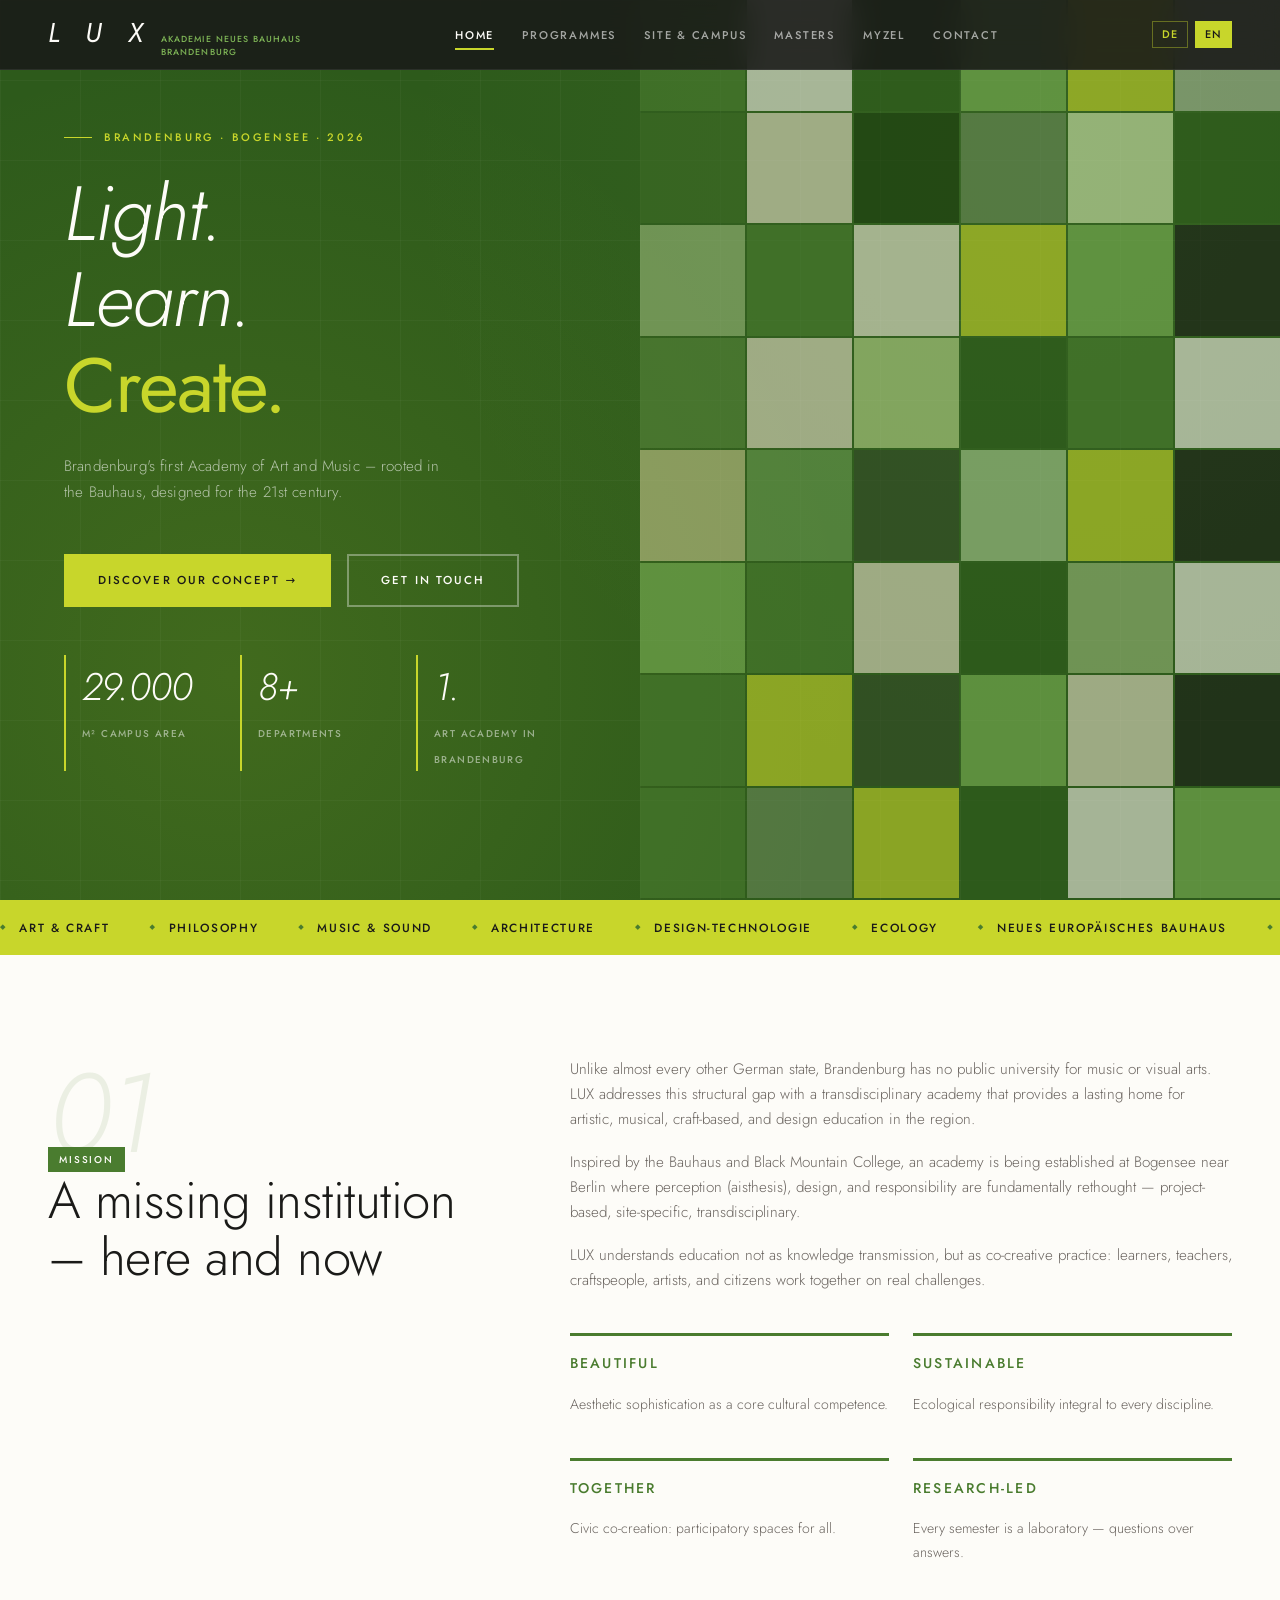
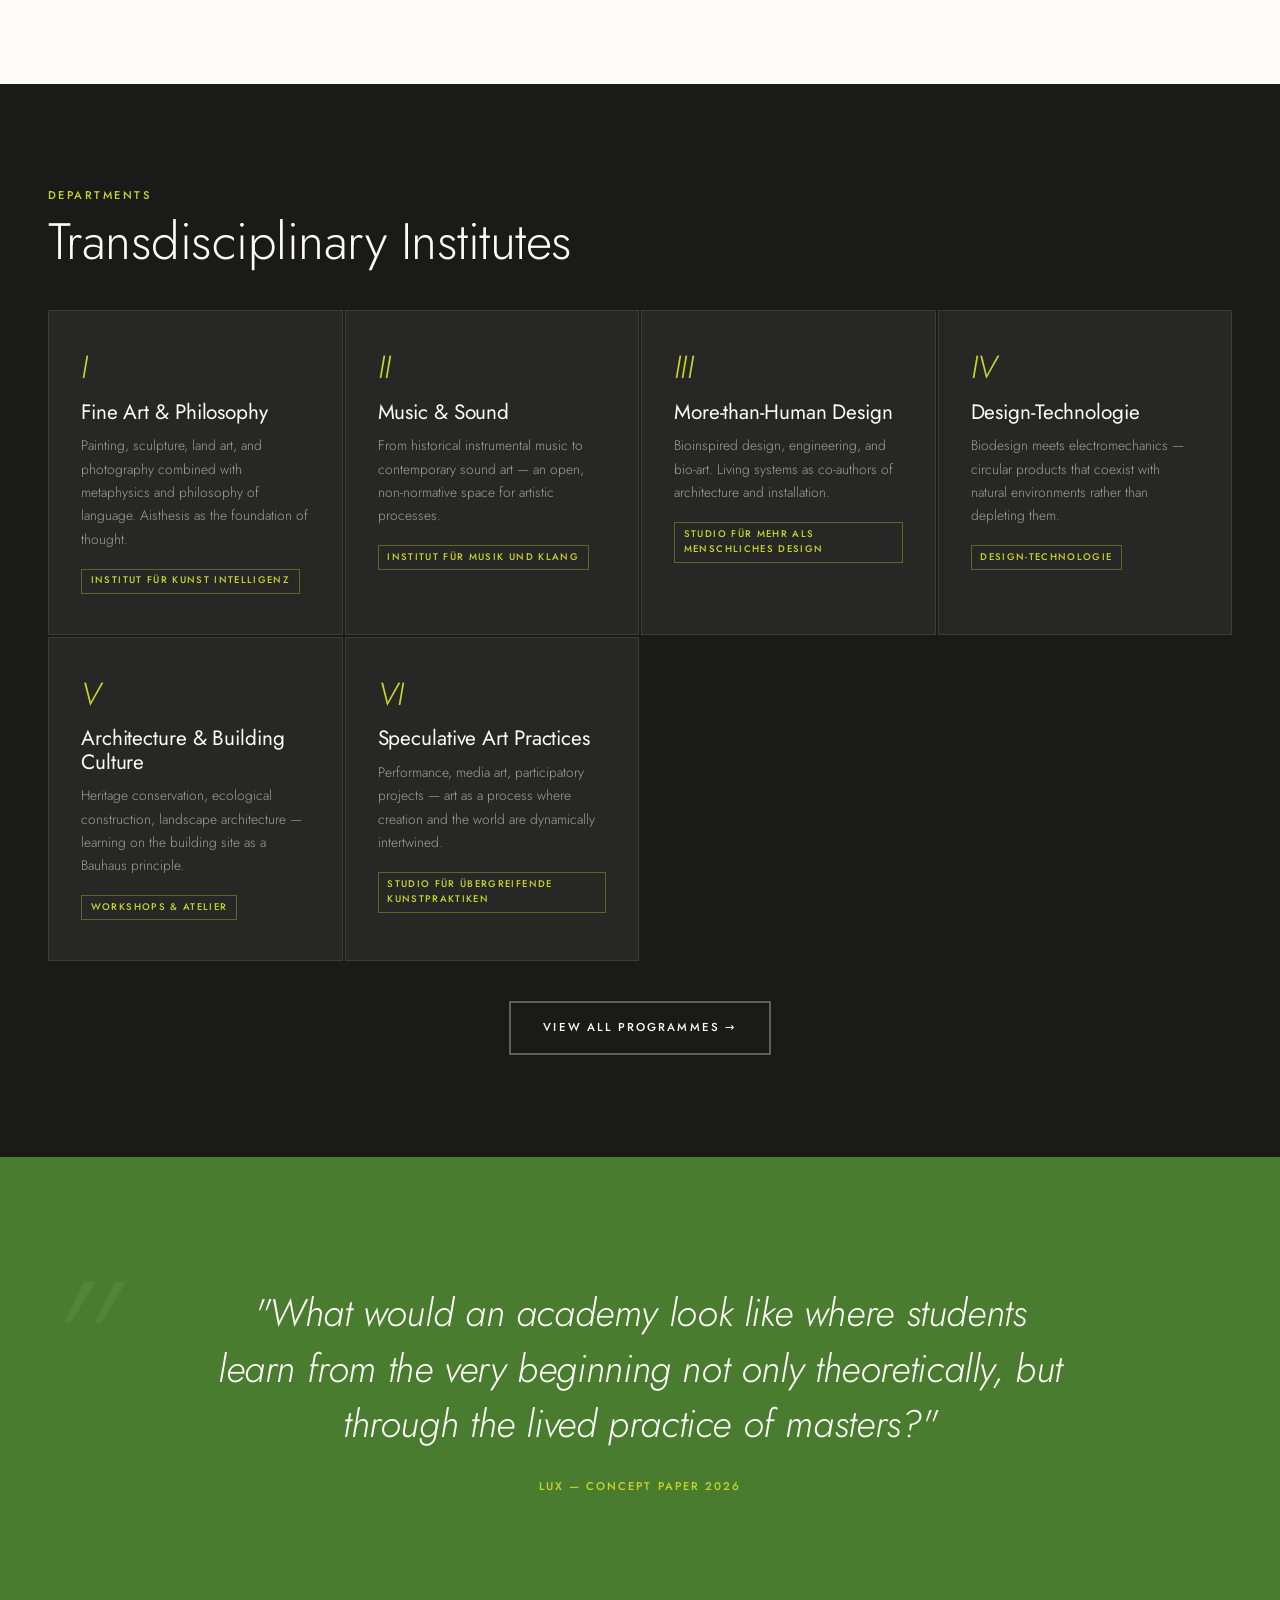
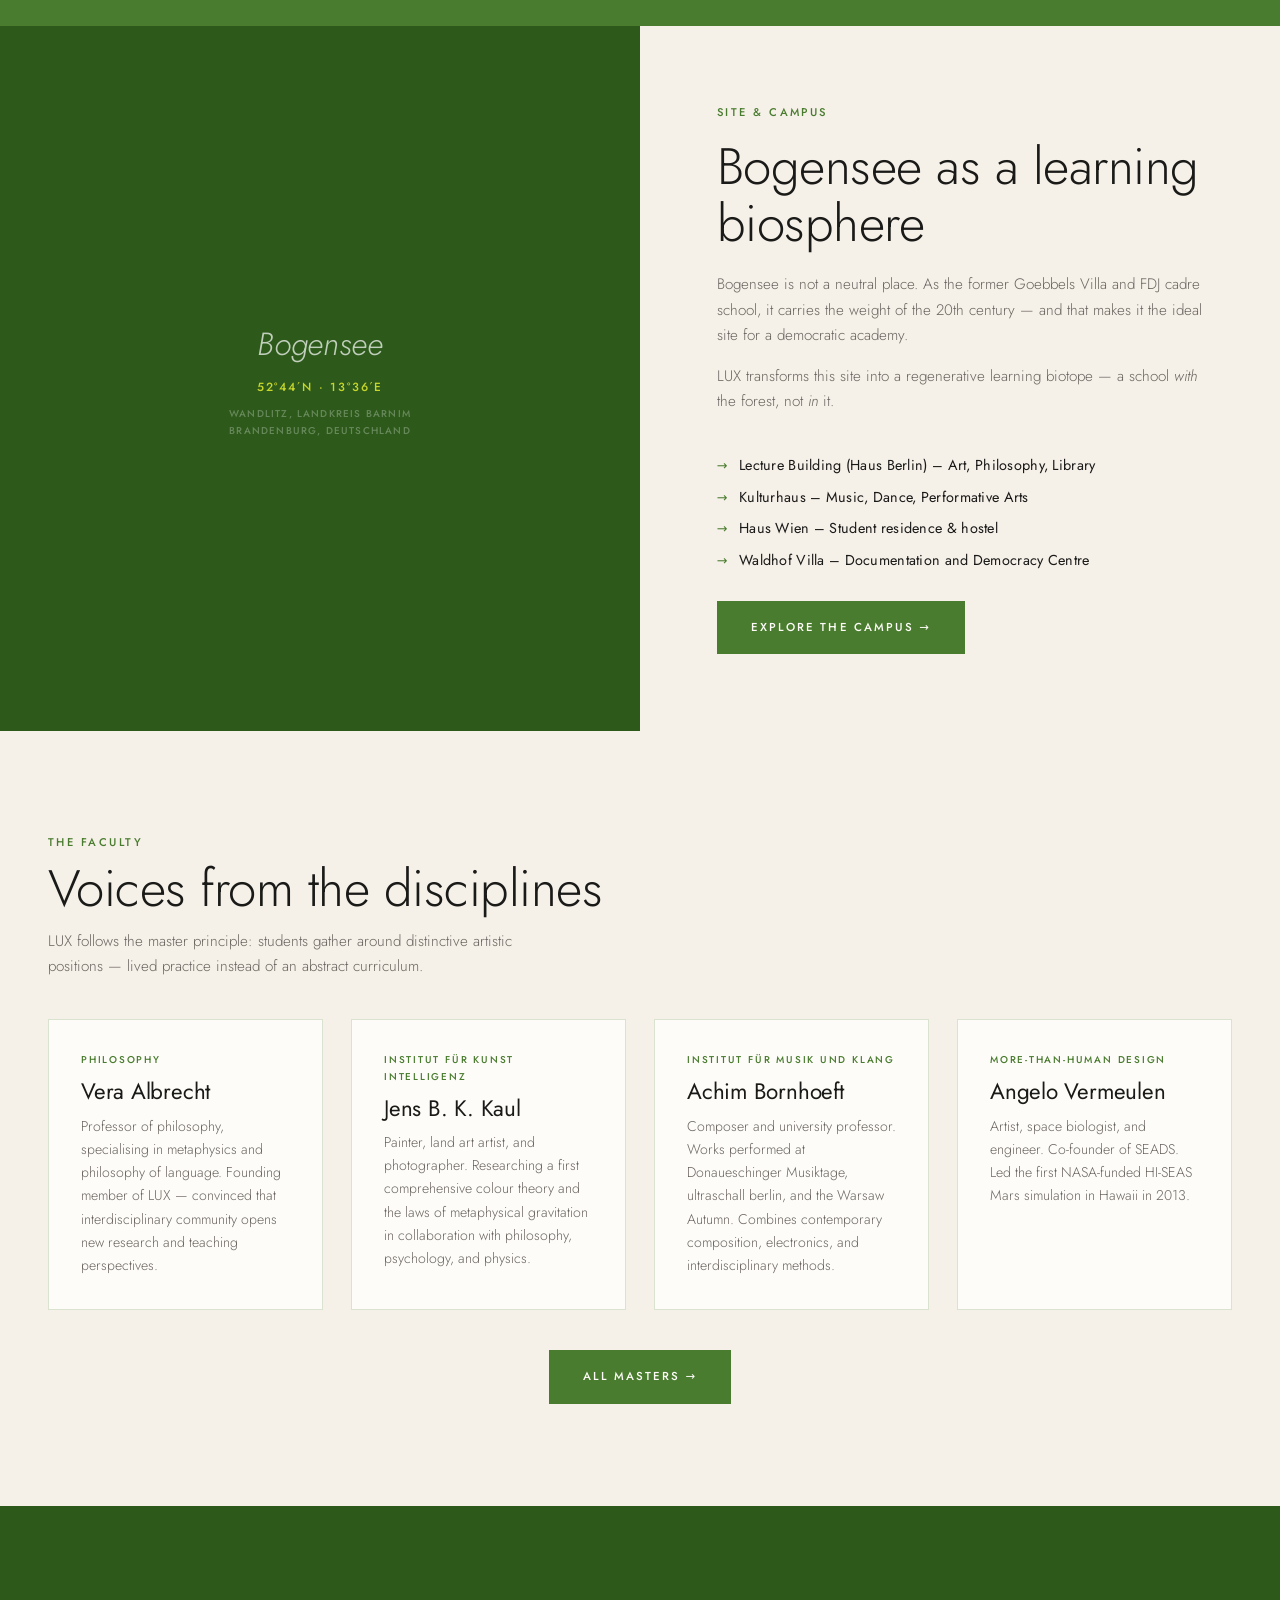
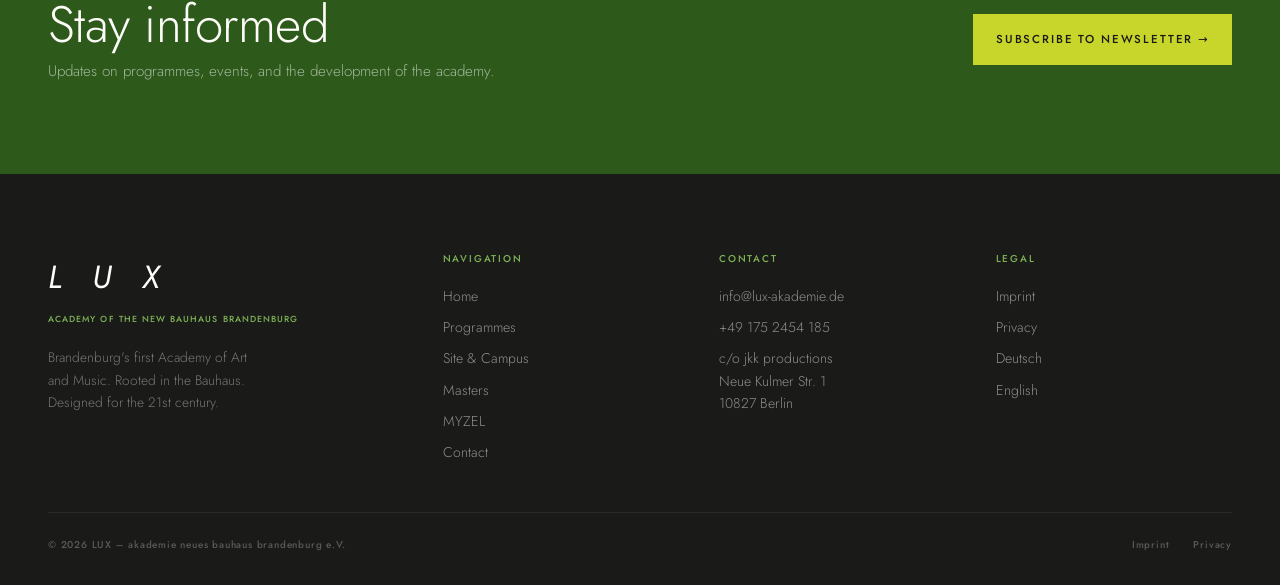
==== index.html @ bde1dc15 "Initial: LUX site Imported from a private working repo at: - mobile responsive refactor (100dvh, iOS" ====
<!DOCTYPE html>
<html lang="de">
<head>
  <meta charset="UTF-8">
  <meta name="viewport" content="width=device-width, initial-scale=1.0">
  <title>LUX – akademie neues bauhaus brandenburg</title>
  <meta name="description" content="LUX ist die erste Kunst- und Musikhochschule Brandenburgs. Eine transdisziplinäre Akademie für Kunst, Design, Musik, Architektur und Ökologie am Bogensee.">
  <meta name="author" content="LUX – akademie neues bauhaus brandenburg e.V.">
  <link rel="canonical" href="https://lux-akademie.de/">

  <!-- Open Graph -->
  <meta property="og:type" content="website">
  <meta property="og:title" content="LUX – akademie neues bauhaus brandenburg">
  <meta property="og:description" content="Brandenburgs erste Kunst- und Musikhochschule. Verwurzelt im Bauhaus, entworfen für das 21. Jahrhundert.">
  <meta property="og:url" content="https://lux-akademie.de/">
  <meta property="og:locale" content="de_DE">
  <meta property="og:locale:alternate" content="en_US">
  <meta property="og:image" content="https://lux-akademie.de/assets/img/og.jpg">
  <meta property="og:site_name" content="LUX Akademie">

  <!-- Twitter -->
  <meta name="twitter:card" content="summary_large_image">
  <meta name="twitter:title" content="LUX – akademie neues bauhaus brandenburg">
  <meta name="twitter:description" content="Brandenburgs erste Kunst- und Musikhochschule. Verwurzelt im Bauhaus, entworfen für das 21. Jahrhundert.">
  <meta name="twitter:image" content="https://lux-akademie.de/assets/img/og.jpg">

  <!-- Theme + favicons -->
  <meta name="theme-color" content="#2D5A1B">
  <link rel="icon" type="image/svg+xml" href="assets/img/favicon.svg">

  <!-- Fonts: Jost (Futura-alike, OFL via Google Fonts) -->
  <link rel="preconnect" href="https://fonts.googleapis.com">
  <link rel="preconnect" href="https://fonts.gstatic.com" crossorigin>
  <link href="https://fonts.googleapis.com/css2?family=Jost:ital,wght@0,300;0,400;0,500;0,600;1,300;1,400&display=swap" rel="stylesheet">

  <link rel="stylesheet" href="assets/css/main.css">
</head>
<body data-page="home">

<!-- ── NAV ─────────────────────────────────────────────── -->
<nav class="nav" role="navigation" aria-label="Hauptnavigation">
  <a class="nav__logo" href="index.html" aria-label="LUX Startseite">
    <span class="nav__lux">L U X</span>
    <span class="nav__sub">akademie neues bauhaus<br>brandenburg</span>
  </a>

  <ul class="nav__links" role="list">
    <li><a href="index.html" data-nav="home"><span data-de>Start</span><span data-en>Home</span></a></li>
    <li><a href="programme.html" data-nav="programme"><span data-de>Programme</span><span data-en>Programmes</span></a></li>
    <li><a href="ort.html" data-nav="ort"><span data-de>Ort &amp; Campus</span><span data-en>Site &amp; Campus</span></a></li>
    <li><a href="meister.html" data-nav="meister"><span data-de>Meister</span><span data-en>Masters</span></a></li>
    <li><a href="myzel.html" data-nav="myzel">MYZEL</a></li>
    <li><a href="kontakt.html" data-nav="kontakt"><span data-de>Kontakt</span><span data-en>Contact</span></a></li>
  </ul>

  <div class="nav__lang">
    <a href="#" data-lang-btn="de" class="active">DE</a>
    <a href="#" data-lang-btn="en">EN</a>
  </div>

  <button class="nav__burger" aria-label="Menü öffnen">
    <span></span><span></span><span></span>
  </button>
</nav>

<div class="mob-menu" role="dialog" aria-label="Mobile Menü">
  <button class="mob-close" aria-label="Menü schließen">✕</button>
  <a href="index.html"><span data-de>Start</span><span data-en>Home</span></a>
  <a href="programme.html"><span data-de>Programme</span><span data-en>Programmes</span></a>
  <a href="ort.html"><span data-de>Ort &amp; Campus</span><span data-en>Site &amp; Campus</span></a>
  <a href="meister.html"><span data-de>Meister</span><span data-en>Masters</span></a>
  <a href="myzel.html">MYZEL</a>
  <a href="kontakt.html"><span data-de>Kontakt</span><span data-en>Contact</span></a>
  <div class="mob-menu__lang">
    <a href="#" data-lang-btn="de">DE</a>
    <a href="#" data-lang-btn="en">EN</a>
  </div>
</div>

<!-- ── HERO ────────────────────────────────────────────── -->
<section class="hero">
  <div class="hero__glow" aria-hidden="true"></div>
  <div class="hero__grid-bg" aria-hidden="true"></div>

  <div class="hero__content">
    <p class="hero__eyebrow">Brandenburg · Bogensee · 2026</p>
    <h1 class="hero__title">
      <span data-de>Licht.<br>Lernen.<br><em>Gestalten.</em></span>
      <span data-en>Light.<br>Learn.<br><em>Create.</em></span>
    </h1>
    <p class="hero__subtitle">
      <span data-de>Die erste Kunst- und Musikhochschule Brandenburgs – verwurzelt im Bauhaus, entworfen für das 21. Jahrhundert.</span>
      <span data-en>Brandenburg's first Academy of Art and Music – rooted in the Bauhaus, designed for the 21st century.</span>
    </p>
    <div class="hero__cta">
      <a href="programme.html" class="btn btn--primary">
        <span data-de>Konzept entdecken →</span>
        <span data-en>Discover our concept →</span>
      </a>
      <a href="kontakt.html" class="btn btn--outline">
        <span data-de>Kontakt aufnehmen</span>
        <span data-en>Get in touch</span>
      </a>
    </div>

    <div class="hero__stats">
      <div class="stat">
        <span class="stat__num">29.000</span>
        <span class="stat__lbl"><span data-de>m² Campusfläche</span><span data-en>m² campus area</span></span>
      </div>
      <div class="stat">
        <span class="stat__num">8+</span>
        <span class="stat__lbl"><span data-de>Fachbereiche</span><span data-en>departments</span></span>
      </div>
      <div class="stat">
        <span class="stat__num">1.</span>
        <span class="stat__lbl"><span data-de>Kunsthochschule Brandenburgs</span><span data-en>Art Academy in Brandenburg</span></span>
      </div>
    </div>
  </div>

  <div class="hero__visual" aria-hidden="true">
    <div class="hero__swatches">
      <div class="swatch" style="--c:#4a7c2f;--d:.05s"></div>
      <div class="swatch" style="--c:#f5f0e8;--d:.10s"></div>
      <div class="swatch" style="--c:#2d5a1b;--d:.15s"></div>
      <div class="swatch" style="--c:#7db356;--d:.08s"></div>
      <div class="swatch" style="--c:#c8d62b;--d:.20s"></div>
      <div class="swatch" style="--c:#a8b89a;--d:.25s"></div>
      <div class="swatch" style="--c:#3d6b25;--d:.30s"></div>
      <div class="swatch" style="--c:#e8dfc8;--d:.10s"></div>
      <div class="swatch" style="--c:#1a3a0d;--d:.35s"></div>
      <div class="swatch" style="--c:#6b8a5a;--d:.12s"></div>
      <div class="swatch" style="--c:#d4e8b0;--d:.18s"></div>
      <div class="swatch" style="--c:#2d5a1b;--d:.40s"></div>
      <div class="swatch" style="--c:#9ab87a;--d:.22s"></div>
      <div class="swatch" style="--c:#4a7c2f;--d:.28s"></div>
      <div class="swatch" style="--c:#f0ead8;--d:.32s"></div>
      <div class="swatch" style="--c:#c8d62b;--d:.05s"></div>
      <div class="swatch" style="--c:#7db356;--d:.38s"></div>
      <div class="swatch" style="--c:#1a1a18;--d:.42s"></div>
      <div class="swatch" style="--c:#56843a;--d:.48s"></div>
      <div class="swatch" style="--c:#e8dfc8;--d:.10s"></div>
      <div class="swatch" style="--c:#b8d48a;--d:.14s"></div>
      <div class="swatch" style="--c:#2d5a1b;--d:.52s"></div>
      <div class="swatch" style="--c:#4a7c2f;--d:.18s"></div>
      <div class="swatch" style="--c:#f5f0e8;--d:.58s"></div>
      <div class="swatch" style="--c:#c4c48a;--d:.22s"></div>
      <div class="swatch" style="--c:#6a9a50;--d:.28s"></div>
      <div class="swatch" style="--c:#344a28;--d:.62s"></div>
      <div class="swatch" style="--c:#a8c890;--d:.32s"></div>
      <div class="swatch" style="--c:#c8d62b;--d:.38s"></div>
      <div class="swatch" style="--c:#1a1a18;--d:.68s"></div>
      <div class="swatch" style="--c:#7db356;--d:.42s"></div>
      <div class="swatch" style="--c:#4a7c2f;--d:.48s"></div>
      <div class="swatch" style="--c:#e8dfc8;--d:.72s"></div>
      <div class="swatch" style="--c:#2d5a1b;--d:.52s"></div>
      <div class="swatch" style="--c:#9ab87a;--d:.58s"></div>
      <div class="swatch" style="--c:#f5f0e8;--d:.78s"></div>
      <div class="swatch" style="--c:#4a7c2f;--d:.62s"></div>
      <div class="swatch" style="--c:#c8d62b;--d:.68s"></div>
      <div class="swatch" style="--c:#344a28;--d:.82s"></div>
      <div class="swatch" style="--c:#7db356;--d:.72s"></div>
      <div class="swatch" style="--c:#e8dfc8;--d:.78s"></div>
      <div class="swatch" style="--c:#1a1a18;--d:.88s"></div>
      <div class="swatch" style="--c:#4a7c2f;--d:.82s"></div>
      <div class="swatch" style="--c:#6b8a5a;--d:.88s"></div>
      <div class="swatch" style="--c:#c8d62b;--d:.92s"></div>
      <div class="swatch" style="--c:#2d5a1b;--d:.96s"></div>
      <div class="swatch" style="--c:#f5f0e8;--d:1.0s"></div>
      <div class="swatch" style="--c:#7db356;--d:.92s"></div>
      <div class="swatch" style="--c:#4a7c2f;--d:1.05s"></div>
    </div>
  </div>
</section>

<!-- ── TICKER ──────────────────────────────────────────── -->
<div class="ticker" aria-hidden="true">
  <div class="ticker__inner">
    <span class="ticker__item"><span data-de>Kunst &amp; Handwerk</span><span data-en>Art &amp; Craft</span></span>
    <span class="ticker__item"><span data-de>Philosophie</span><span data-en>Philosophy</span></span>
    <span class="ticker__item"><span data-de>Musik &amp; Klang</span><span data-en>Music &amp; Sound</span></span>
    <span class="ticker__item"><span data-de>Architektur</span><span data-en>Architecture</span></span>
    <span class="ticker__item">Design-Technologie</span>
    <span class="ticker__item"><span data-de>Ökologie</span><span data-en>Ecology</span></span>
    <span class="ticker__item">Neues Europäisches Bauhaus</span>
    <span class="ticker__item">Bogensee · Brandenburg</span>
    <span class="ticker__item"><span data-de>Kunst &amp; Handwerk</span><span data-en>Art &amp; Craft</span></span>
    <span class="ticker__item"><span data-de>Philosophie</span><span data-en>Philosophy</span></span>
    <span class="ticker__item"><span data-de>Musik &amp; Klang</span><span data-en>Music &amp; Sound</span></span>
    <span class="ticker__item"><span data-de>Architektur</span><span data-en>Architecture</span></span>
    <span class="ticker__item">Design-Technologie</span>
    <span class="ticker__item"><span data-de>Ökologie</span><span data-en>Ecology</span></span>
    <span class="ticker__item">Neues Europäisches Bauhaus</span>
    <span class="ticker__item">Bogensee · Brandenburg</span>
  </div>
</div>

<!-- ── MISSION ─────────────────────────────────────────── -->
<section class="section">
  <div class="container">
    <div class="mission reveal">
      <div class="mission__side">
        <div class="mission__num" aria-hidden="true">01</div>
        <span class="mission__tag" data-de>Mission</span>
        <span class="mission__tag" data-en>Mission</span>
        <h2 data-de>Ein fehlender Ort – hier und jetzt</h2>
        <h2 data-en>A missing institution – here and now</h2>
      </div>
      <div class="mission__body">
        <p data-de>Brandenburg ist bislang das einzige große Bundesland ohne eigene öffentliche Hochschule für Bildende Kunst oder Musik. LUX antwortet auf diese strukturelle Leerstelle mit dem Entwurf einer transdisziplinären Akademie, die künstlerische, musikalische, handwerkliche und gestalterische Ausbildung langfristig im Land verankert.</p>
        <p data-en>Unlike almost every other German state, Brandenburg has no public university for music or visual arts. LUX addresses this structural gap with a transdisciplinary academy that provides a lasting home for artistic, musical, craft-based, and design education in the region.</p>
        <p data-de>Inspiriert vom Bauhaus und dem Black Mountain College entsteht am Bogensee bei Berlin eine Hochschule, in der Wahrnehmung (Aisthesis), Gestaltung und Verantwortung neu zusammengedacht werden – projektbasiert, ortsbezogen, transdisziplinär.</p>
        <p data-en>Inspired by the Bauhaus and Black Mountain College, an academy is being established at Bogensee near Berlin where perception (aisthesis), design, and responsibility are fundamentally rethought — project-based, site-specific, transdisciplinary.</p>
        <p data-de>LUX versteht Bildung nicht als reine Wissensvermittlung, sondern als ko-kreative Praxis: Lernende, Lehrende, Handwerker, Künstlerinnen und Bürger arbeiten gemeinsam an realen Herausforderungen.</p>
        <p data-en>LUX understands education not as knowledge transmission, but as co-creative practice: learners, teachers, craftspeople, artists, and citizens work together on real challenges.</p>

        <div class="pillars">
          <div class="pillar">
            <p class="pillar__title" data-de>Schön</p>
            <p class="pillar__title" data-en>Beautiful</p>
            <p data-de>Ästhetisch anspruchsvolle Gestaltung als kulturelle Schlüsselkompetenz.</p>
            <p data-en>Aesthetic sophistication as a core cultural competence.</p>
          </div>
          <div class="pillar">
            <p class="pillar__title" data-de>Nachhaltig</p>
            <p class="pillar__title" data-en>Sustainable</p>
            <p data-de>Ökologische Verantwortung als integraler Bestandteil jeder Disziplin.</p>
            <p data-en>Ecological responsibility integral to every discipline.</p>
          </div>
          <div class="pillar">
            <p class="pillar__title" data-de>Gemeinsam</p>
            <p class="pillar__title" data-en>Together</p>
            <p data-de>Civic Co-Creation: partizipative Räume für alle Beteiligten.</p>
            <p data-en>Civic co-creation: participatory spaces for all.</p>
          </div>
          <div class="pillar">
            <p class="pillar__title" data-de>Forschend</p>
            <p class="pillar__title" data-en>Research-led</p>
            <p data-de>Jedes Semester ist ein Labor – Fragen statt Antworten im Zentrum.</p>
            <p data-en>Every semester is a laboratory — questions over answers.</p>
          </div>
        </div>
      </div>
    </div>
  </div>
</section>

<!-- ── PROGRAMMES TEASER ───────────────────────────────── -->
<section class="section section--dark">
  <div class="container">
    <p class="label" style="color:var(--yellow)" data-de>Fachbereiche</p>
    <p class="label" style="color:var(--yellow)" data-en>Departments</p>
    <h2 style="color:var(--white);margin-top:.5rem;margin-bottom:0" data-de>Transdisziplinäre Institute</h2>
    <h2 style="color:var(--white);margin-top:.5rem;margin-bottom:0" data-en>Transdisciplinary Institutes</h2>

    <div class="prog-grid">
      <article class="prog-card">
        <span class="prog-card__num">I</span>
        <h3 class="prog-card__title" data-de>Bildende Kunst &amp; Philosophie</h3>
        <h3 class="prog-card__title" data-en>Fine Art &amp; Philosophy</h3>
        <p class="prog-card__desc" data-de>Malerei, Plastik, LandArt und Fotografie verbinden sich mit Metaphysik und Sprachphilosophie. Aisthesis als Fundament des Denkens.</p>
        <p class="prog-card__desc" data-en>Painting, sculpture, land art, and photography combined with metaphysics and philosophy of language. Aisthesis as the foundation of thought.</p>
        <span class="prog-card__tag">Institut für Kunst Intelligenz</span>
      </article>
      <article class="prog-card">
        <span class="prog-card__num">II</span>
        <h3 class="prog-card__title" data-de>Musik &amp; Klang</h3>
        <h3 class="prog-card__title" data-en>Music &amp; Sound</h3>
        <p class="prog-card__desc" data-de>Von historischer Instrumentalmusik zu zeitgenössischer Klangkunst – ein offener, nicht-normativer Raum für künstlerische Prozesse.</p>
        <p class="prog-card__desc" data-en>From historical instrumental music to contemporary sound art — an open, non-normative space for artistic processes.</p>
        <span class="prog-card__tag">Institut für Musik und Klang</span>
      </article>
      <article class="prog-card">
        <span class="prog-card__num">III</span>
        <h3 class="prog-card__title" data-de>Mehr als menschliches Design</h3>
        <h3 class="prog-card__title" data-en>More-than-Human Design</h3>
        <p class="prog-card__desc" data-de>Bioinspiriertes Design, Ingenieurwesen und Bio-Kunst. Lebende Systeme als Ko-Autoren von Architektur und Installation.</p>
        <p class="prog-card__desc" data-en>Bioinspired design, engineering, and bio-art. Living systems as co-authors of architecture and installation.</p>
        <span class="prog-card__tag">Studio für mehr als menschliches Design</span>
      </article>
      <article class="prog-card">
        <span class="prog-card__num">IV</span>
        <h3 class="prog-card__title">Design-Technologie</h3>
        <p class="prog-card__desc" data-de>Biodesign trifft Elektromechanik – kreislauffähige Produkte, die mit natürlichen Umgebungen koexistieren statt sie zu verbrauchen.</p>
        <p class="prog-card__desc" data-en>Biodesign meets electromechanics — circular products that coexist with natural environments rather than depleting them.</p>
        <span class="prog-card__tag">Design-Technologie</span>
      </article>
      <article class="prog-card">
        <span class="prog-card__num">V</span>
        <h3 class="prog-card__title" data-de>Architektur &amp; Baukultur</h3>
        <h3 class="prog-card__title" data-en>Architecture &amp; Building Culture</h3>
        <p class="prog-card__desc" data-de>Denkmalpflege, ökologisches Bauen, Landschaftsarchitektur – Lernen auf der Baustelle als Bauhaus-Prinzip.</p>
        <p class="prog-card__desc" data-en>Heritage conservation, ecological construction, landscape architecture — learning on the building site as a Bauhaus principle.</p>
        <span class="prog-card__tag"><span data-de>Werkstätten &amp; Atelier</span><span data-en>Workshops &amp; Atelier</span></span>
      </article>
      <article class="prog-card">
        <span class="prog-card__num">VI</span>
        <h3 class="prog-card__title" data-de>Spekulative Kunstpraktiken</h3>
        <h3 class="prog-card__title" data-en>Speculative Art Practices</h3>
        <p class="prog-card__desc" data-de>Performance, Medienkunst, partizipative Projekte – Kunst als Prozess, in dem Schöpfung und Außenwelt dynamisch verflochten sind.</p>
        <p class="prog-card__desc" data-en>Performance, media art, participatory projects — art as a process where creation and the world are dynamically intertwined.</p>
        <span class="prog-card__tag">Studio für übergreifende Kunstpraktiken</span>
      </article>
    </div>

    <div style="margin-top:2.5rem;text-align:center">
      <a href="programme.html" class="btn btn--outline" style="border-color:rgba(255,255,255,0.3)">
        <span data-de>Alle Programme ansehen →</span>
        <span data-en>View all programmes →</span>
      </a>
    </div>
  </div>
</section>

<!-- ── QUOTE ───────────────────────────────────────────── -->
<section class="section--green">
  <div class="quote">
    <span class="quote__mark" aria-hidden="true">„</span>
    <blockquote data-de>„Wie könnte eine Akademie aussehen, in der Studierende von Anfang an nicht nur theoretisch, sondern in der gelebten Praxis von Meisterinnen lernen?"</blockquote>
    <blockquote data-en>"What would an academy look like where students learn from the very beginning not only theoretically, but through the lived practice of masters?"</blockquote>
    <cite><span data-de>LUX – Konzeptpapier 2026</span><span data-en>LUX — Concept Paper 2026</span></cite>
  </div>
</section>

<!-- ── PLACE TEASER ────────────────────────────────────── -->
<section>
  <div class="place">
    <div class="place__map" role="img" aria-label="Bogensee location placeholder">
      <div class="place__map-inner">
        <p class="place__map-title">Bogensee</p>
        <p class="place__coords">52°44′N · 13°36′E</p>
        <p class="place__coords-sub">Wandlitz, Landkreis Barnim<br>Brandenburg, Deutschland</p>
      </div>
    </div>
    <div class="place__content">
      <p class="label" data-de>Ort &amp; Campus</p>
      <p class="label" data-en>Site &amp; Campus</p>
      <h2 data-de>Der Bogensee als Lernbiotop</h2>
      <h2 data-en>Bogensee as a learning biosphere</h2>
      <p data-de>Der Bogensee ist kein neutraler Ort. Als ehemalige Goebbels-Villa und FDJ-Kaderschule trägt er die Last des 20. Jahrhunderts – und genau das macht ihn zum prädestinierten Lernort für eine demokratische Hochschule.</p>
      <p data-en>Bogensee is not a neutral place. As the former Goebbels Villa and FDJ cadre school, it carries the weight of the 20th century — and that makes it the ideal site for a democratic academy.</p>
      <p data-de>LUX verwandelt dieses Areal in ein regeneratives Lernbiotop – eine Schule <em>mit</em> dem Wald, nicht <em>im</em> Wald.</p>
      <p data-en>LUX transforms this site into a regenerative learning biotope — a school <em>with</em> the forest, not <em>in</em> it.</p>
      <ul class="building-list">
        <li><span data-de>Lektionsgebäude (Haus Berlin) – Kunst, Philosophie, Bibliothek</span><span data-en>Lecture Building (Haus Berlin) – Art, Philosophy, Library</span></li>
        <li><span data-de>Kulturhaus – Musik, Tanz, Performative Künste</span><span data-en>Kulturhaus – Music, Dance, Performative Arts</span></li>
        <li><span data-de>Haus Wien – Studierendenwohnheim &amp; Hostel</span><span data-en>Haus Wien – Student residence &amp; hostel</span></li>
        <li><span data-de>Waldhof Villa – Dokumentations- und Demokratiezentrum</span><span data-en>Waldhof Villa – Documentation and Democracy Centre</span></li>
      </ul>
      <div style="margin-top:1.75rem">
        <a href="ort.html" class="btn btn--green">
          <span data-de>Campus entdecken →</span>
          <span data-en>Explore the campus →</span>
        </a>
      </div>
    </div>
  </div>
</section>

<!-- ── MASTERS TEASER ──────────────────────────────────── -->
<section class="section section--cream">
  <div class="container">
    <p class="label" data-de>Das Kollegium</p>
    <p class="label" data-en>The Faculty</p>
    <h2 style="margin-top:.5rem" data-de>Stimmen aus den Fächern</h2>
    <h2 style="margin-top:.5rem" data-en>Voices from the disciplines</h2>
    <p style="max-width:56ch;margin-top:.75rem" data-de>LUX folgt dem Meisterprinzip: Studierende versammeln sich um ausgeprägte künstlerische Positionen – gelebte Praxis statt abstraktes Curriculum.</p>
    <p style="max-width:56ch;margin-top:.75rem" data-en>LUX follows the master principle: students gather around distinctive artistic positions — lived practice instead of an abstract curriculum.</p>

    <div class="people-grid">
      <article class="person-card">
        <p class="person-card__field"><span data-de>Philosophie</span><span data-en>Philosophy</span></p>
        <h3 class="person-card__name">Vera Albrecht</h3>
        <p class="person-card__bio" data-de>Philosophieprofessorin, Spezialisierung in Metaphysik und Sprachphilosophie. Gründungsmitglied von LUX – überzeugt, dass interdisziplinäre Gemeinschaft neue Perspektiven für Forschung und Lehre erschließt.</p>
        <p class="person-card__bio" data-en>Professor of philosophy, specialising in metaphysics and philosophy of language. Founding member of LUX — convinced that interdisciplinary community opens new research and teaching perspectives.</p>
      </article>
      <article class="person-card">
        <p class="person-card__field">Institut für Kunst Intelligenz</p>
        <h3 class="person-card__name">Jens B. K. Kaul</h3>
        <p class="person-card__bio" data-de>Maler, Land-Art-Künstler und Fotograf. Forscht an einer ersten vollständigen Farbenlehre sowie an den Gesetzmäßigkeiten metaphysischer Gravitation in Zusammenarbeit mit Philosophie, Psychologie und Physik.</p>
        <p class="person-card__bio" data-en>Painter, land art artist, and photographer. Researching a first comprehensive colour theory and the laws of metaphysical gravitation in collaboration with philosophy, psychology, and physics.</p>
      </article>
      <article class="person-card">
        <p class="person-card__field">Institut für Musik und Klang</p>
        <h3 class="person-card__name">Achim Bornhoeft</h3>
        <p class="person-card__bio" data-de>Komponist und Universitätsprofessor. Werke bei den Donaueschinger Musiktagen, ultraschall berlin und dem Warschauer Herbst. Verbindet zeitgenössische Komposition, Elektronik und interdisziplinäre Arbeitsweisen.</p>
        <p class="person-card__bio" data-en>Composer and university professor. Works performed at Donaueschinger Musiktage, ultraschall berlin, and the Warsaw Autumn. Combines contemporary composition, electronics, and interdisciplinary methods.</p>
      </article>
      <article class="person-card">
        <p class="person-card__field"><span data-de>Mehr als menschliches Design</span><span data-en>More-than-Human Design</span></p>
        <h3 class="person-card__name">Angelo Vermeulen</h3>
        <p class="person-card__bio" data-de>Künstler, Weltraumbiologe und Ingenieur. Mitbegründer von SEADS. Leitete 2013 die erste NASA-finanzierte HI-SEAS-Mars-Simulation in Hawaii.</p>
        <p class="person-card__bio" data-en>Artist, space biologist, and engineer. Co-founder of SEADS. Led the first NASA-funded HI-SEAS Mars simulation in Hawaii in 2013.</p>
      </article>
    </div>

    <div style="margin-top:2.5rem;text-align:center">
      <a href="meister.html" class="btn btn--green">
        <span data-de>Alle Meisterinnen &amp; Meister →</span>
        <span data-en>All masters →</span>
      </a>
    </div>
  </div>
</section>

<!-- ── NEWSLETTER ──────────────────────────────────────── -->
<section class="newsletter">
  <div class="container">
    <div class="newsletter__inner">
      <div class="newsletter__text">
        <h2 data-de>Auf dem Laufenden bleiben</h2>
        <h2 data-en>Stay informed</h2>
        <p data-de>Neuigkeiten zu Programmen, Veranstaltungen und dem Aufbau der Akademie.</p>
        <p data-en>Updates on programmes, events, and the development of the academy.</p>
      </div>
      <a href="newsletter.html" class="newsletter__btn newsletter__cta">
        <span data-de>Newsletter abonnieren →</span>
        <span data-en>Subscribe to newsletter →</span>
      </a>
    </div>
  </div>
</section>

<!-- ── FOOTER ──────────────────────────────────────────── -->
<footer class="footer">
  <div class="container">
    <div class="footer__grid">
      <div class="footer__brand">
        <div class="footer__lux">L U X</div>
        <span class="footer__sub" data-de>akademie neues bauhaus brandenburg</span>
        <span class="footer__sub" data-en>academy of the new bauhaus brandenburg</span>
        <p data-de>Erste Kunst- und Musikhochschule Brandenburgs. Verwurzelt im Bauhaus. Entworfen für das 21. Jahrhundert.</p>
        <p data-en>Brandenburg's first Academy of Art and Music. Rooted in the Bauhaus. Designed for the 21st century.</p>
      </div>
      <div>
        <p class="footer__col-title" data-de>Navigation</p>
        <p class="footer__col-title" data-en>Navigation</p>
        <ul class="footer__links">
          <li><a href="index.html"><span data-de>Start</span><span data-en>Home</span></a></li>
          <li><a href="programme.html"><span data-de>Programme</span><span data-en>Programmes</span></a></li>
          <li><a href="ort.html"><span data-de>Ort &amp; Campus</span><span data-en>Site &amp; Campus</span></a></li>
          <li><a href="meister.html"><span data-de>Meister</span><span data-en>Masters</span></a></li>
          <li><a href="myzel.html">MYZEL</a></li>
          <li><a href="kontakt.html"><span data-de>Kontakt</span><span data-en>Contact</span></a></li>
        </ul>
      </div>
      <div>
        <p class="footer__col-title" data-de>Kontakt</p>
        <p class="footer__col-title" data-en>Contact</p>
        <ul class="footer__links">
          <li><a href="mailto:info@lux-akademie.de">info@lux-akademie.de</a></li>
          <li><a href="tel:+491752454185">+49 175 2454 185</a></li>
          <li>c/o jkk productions<br>Neue Kulmer Str. 1<br>10827 Berlin</li>
        </ul>
      </div>
      <div>
        <p class="footer__col-title" data-de>Rechtliches</p>
        <p class="footer__col-title" data-en>Legal</p>
        <ul class="footer__links">
          <li><a href="impressum.html"><span data-de>Impressum</span><span data-en>Imprint</span></a></li>
          <li><a href="datenschutz.html"><span data-de>Datenschutz</span><span data-en>Privacy</span></a></li>
          <li><a href="#" data-lang-btn="de">Deutsch</a></li>
          <li><a href="#" data-lang-btn="en">English</a></li>
        </ul>
      </div>
    </div>
    <div class="footer__bottom">
      <p class="footer__copy">© 2026 LUX – akademie neues bauhaus brandenburg e.V.</p>
      <div class="footer__legal">
        <a href="impressum.html"><span data-de>Impressum</span><span data-en>Imprint</span></a>
        <a href="datenschutz.html"><span data-de>Datenschutz</span><span data-en>Privacy</span></a>
      </div>
    </div>
  </div>
</footer>

<script src="assets/js/main.js"></script>
</body>
</html>
---- assets/css/main.css ----
/* ──────────────────────────────────────────────────────────
   LUX — akademie neues bauhaus brandenburg
   Production stylesheet · v2 palette · Jost-only typography
   Refactored from: project/uploads/LUX_Website_Preview.html
   ────────────────────────────────────────────────────────── */

*, *::before, *::after { box-sizing: border-box; margin: 0; padding: 0; }

:root {
  /* Palette — single accent (yellow); v2 spec */
  --green:        #4A7C2F;
  --green-dark:   #2D5A1B;
  --green-darker: #1A3A0D;
  --green-light:  #7DB356;
  --green-pale:   #D4E8B0;
  --yellow:       #C8D62B;
  --cream:        #F5F0E8;
  --sand:         #E8DFC8;
  --charcoal:     #1A1A18;
  --grey:         #6B6560;
  --white:        #FDFCF8;
  --red:          #cc2200;

  /* Typography — single family: Jost (Futura-alike, OFL) */
  --ff:           'Jost', 'Futura', 'Trebuchet MS', system-ui, sans-serif;
  --ff-display:   var(--ff);
  --ff-body:      var(--ff);
  --ff-meta:      var(--ff);

  /* Motion + layout */
  --ease:         0.35s cubic-bezier(0.4, 0, 0.2, 1);
  --maxw:         1280px;
}

html { scroll-behavior: smooth; }

body {
  font-family: var(--ff-body);
  font-weight: 300;
  background: var(--white);
  color: var(--charcoal);
  line-height: 1.65;
  overflow-x: hidden;
  -webkit-font-smoothing: antialiased;
  -moz-osx-font-smoothing: grayscale;
}

img { max-width: 100%; display: block; }
a   { color: inherit; text-decoration: none; }

h1, h2, h3, h4 {
  font-family: var(--ff-display);
  font-weight: 300;
  line-height: 1.12;
  letter-spacing: -0.01em;
}
h1 { font-size: clamp(2.4rem, 6vw, 5.2rem); }
h2 { font-size: clamp(1.8rem, 4vw, 3.2rem); }
h3 { font-size: clamp(1.2rem, 2.5vw, 1.8rem); font-weight: 400; letter-spacing: 0; }
h4 { font-size: 1rem; font-weight: 500; letter-spacing: 0; }
p  { font-size: clamp(0.95rem, 1.1vw, 1.05rem); color: var(--grey); }

em { font-style: italic; }

.label {
  font-family: var(--ff-meta);
  font-weight: 500;
  font-size: 0.7rem;
  letter-spacing: 0.22em;
  text-transform: uppercase;
  color: var(--green);
}

.container {
  max-width: var(--maxw);
  margin: 0 auto;
  padding: 0 clamp(1.25rem, 4vw, 3rem);
}

.section          { padding: clamp(4rem, 8vw, 9rem) 0; }
.section--green   { background: var(--green); color: var(--white); }
.section--cream   { background: var(--cream); }
.section--dark    { background: var(--charcoal); color: var(--white); }
.section--darker  { background: var(--green-darker); color: var(--white); }

/* ── NAV ─────────────────────────────────────────────── */
.nav {
  position: fixed; top: 0; left: 0; right: 0; z-index: 100;
  display: flex; align-items: center; justify-content: space-between;
  padding: 0 clamp(1.25rem, 4vw, 3rem);
  height: 70px;
  background: rgba(26, 26, 24, 0.88);
  -webkit-backdrop-filter: blur(14px);
  backdrop-filter: blur(14px);
  border-bottom: 1px solid rgba(255, 255, 255, 0.07);
  transition: box-shadow var(--ease);
}

.nav__logo { display: flex; align-items: baseline; gap: 0.6rem; }

.nav__lux {
  font-family: var(--ff-display);
  font-weight: 400;
  font-size: 1.7rem;
  letter-spacing: 0.32em;
  color: var(--white);
  font-style: italic;
}

.nav__sub {
  font-family: var(--ff-meta);
  font-weight: 500;
  font-size: 0.55rem;
  letter-spacing: 0.12em;
  text-transform: uppercase;
  color: var(--green-light);
  line-height: 1.4;
}

.nav__links { display: flex; gap: 1.75rem; list-style: none; }

.nav__links a {
  font-family: var(--ff-meta);
  font-weight: 500;
  font-size: 0.7rem;
  letter-spacing: 0.16em;
  text-transform: uppercase;
  color: rgba(255, 255, 255, 0.6);
  transition: color var(--ease);
  position: relative;
  padding: 0.25rem 0;
}

.nav__links a::after {
  content: '';
  position: absolute;
  bottom: -3px; left: 0;
  width: 0; height: 2px;
  background: var(--yellow);
  transition: width var(--ease);
}

.nav__links a:hover,
body[data-page="home"]      .nav__links a[data-nav="home"],
body[data-page="programme"] .nav__links a[data-nav="programme"],
body[data-page="ort"]       .nav__links a[data-nav="ort"],
body[data-page="meister"]   .nav__links a[data-nav="meister"],
body[data-page="myzel"]     .nav__links a[data-nav="myzel"],
body[data-page="kontakt"]   .nav__links a[data-nav="kontakt"] { color: var(--white); }

.nav__links a:hover::after,
body[data-page="home"]      .nav__links a[data-nav="home"]::after,
body[data-page="programme"] .nav__links a[data-nav="programme"]::after,
body[data-page="ort"]       .nav__links a[data-nav="ort"]::after,
body[data-page="meister"]   .nav__links a[data-nav="meister"]::after,
body[data-page="myzel"]     .nav__links a[data-nav="myzel"]::after,
body[data-page="kontakt"]   .nav__links a[data-nav="kontakt"]::after { width: 100%; }

.nav__lang { display: flex; gap: 0.4rem; }

.nav__lang a {
  font-family: var(--ff-meta);
  font-weight: 500;
  font-size: 0.68rem;
  letter-spacing: 0.12em;
  padding: 0.22rem 0.55rem;
  border: 1px solid rgba(200, 214, 43, 0.4);
  color: var(--yellow);
  transition: var(--ease);
  cursor: pointer;
}

.nav__lang a:hover,
.nav__lang a.active { background: var(--yellow); color: var(--charcoal); }

.nav__burger {
  display: none; flex-direction: column; gap: 5px;
  background: none; border: none; cursor: pointer; padding: 4px;
}

.nav__burger span {
  display: block; width: 24px; height: 2px; background: var(--white);
  transition: var(--ease);
}

/* ── HERO (home only) ────────────────────────────────── */
.hero {
  min-height: 100vh;
  min-height: 100dvh;
  background: var(--green-dark);
  display: grid;
  grid-template-columns: 1fr 1fr;
  position: relative;
  overflow: hidden;
}

.hero__glow {
  position: absolute; inset: 0; pointer-events: none;
  background:
    radial-gradient(circle at 18% 75%, rgba(200, 214, 43, 0.13) 0%, transparent 50%),
    radial-gradient(circle at 82% 18%, rgba(125, 179, 86, 0.10) 0%, transparent 50%);
}

.hero__grid-bg {
  position: absolute; inset: 0; pointer-events: none;
  background-image:
    linear-gradient(rgba(255, 255, 255, 0.03) 1px, transparent 1px),
    linear-gradient(90deg, rgba(255, 255, 255, 0.03) 1px, transparent 1px);
  background-size: 80px 80px;
}

.hero__content {
  grid-column: 1; z-index: 2;
  display: flex; flex-direction: column; justify-content: center;
  padding: clamp(6rem, 10vw, 10rem) clamp(2rem, 5vw, 5rem);
}

.hero__eyebrow {
  font-family: var(--ff-meta);
  font-weight: 500;
  font-size: 0.68rem;
  letter-spacing: 0.24em;
  text-transform: uppercase;
  color: var(--yellow);
  margin-bottom: 1.5rem;
  display: flex; align-items: center; gap: 0.75rem;
}

.hero__eyebrow::before {
  content: '';
  display: block; width: 28px; height: 1px;
  background: var(--yellow);
}

.hero__title {
  color: var(--white);
  margin-bottom: 1.5rem;
  font-style: italic;
  font-weight: 300;
  letter-spacing: -0.02em;
}
.hero__title em { font-style: normal; color: var(--yellow); font-weight: 400; }

.hero__subtitle {
  font-family: var(--ff-body);
  font-weight: 300;
  font-size: clamp(0.95rem, 1.15vw, 1.05rem);
  color: rgba(255, 255, 255, 0.62);
  letter-spacing: 0.01em;
  margin-bottom: 3rem;
  max-width: 42ch;
  line-height: 1.75;
}

.hero__cta { display: flex; gap: 1rem; flex-wrap: wrap; }

/* ── BUTTON ──────────────────────────────────────────── */
.btn {
  font-family: var(--ff-meta);
  font-weight: 500;
  font-size: 0.72rem;
  letter-spacing: 0.18em;
  text-transform: uppercase;
  padding: 0.95rem 2rem;
  border: 2px solid transparent;
  cursor: pointer;
  transition: var(--ease);
  display: inline-flex; align-items: center; gap: 0.5rem;
  border-radius: 0;
  background: transparent;
}

.btn--primary { background: var(--yellow); color: var(--charcoal); }
.btn--primary:hover { background: transparent; border-color: var(--yellow); color: var(--yellow); }
.btn--outline { background: transparent; border-color: rgba(255, 255, 255, 0.35); color: var(--white); }
.btn--outline:hover { border-color: var(--white); background: rgba(255, 255, 255, 0.08); }
.btn--green   { background: var(--green); color: var(--white); border-color: var(--green); }
.btn--green:hover { background: var(--green-dark); border-color: var(--green-dark); }

/* ── HERO SWATCH GRID ────────────────────────────────── */
.hero__visual { grid-column: 2; position: relative; overflow: hidden; }

.hero__swatches {
  position: absolute; inset: 0;
  display: grid;
  grid-template-columns: repeat(6, 1fr);
  grid-template-rows: repeat(8, 1fr);
  gap: 2px;
  opacity: 0.6;
}

.swatch { background: var(--c); animation: swatchIn 0.6s var(--d, 0s) both; }

@keyframes swatchIn {
  from { opacity: 0; transform: scale(0.85); }
  to   { opacity: 1; transform: none; }
}

.hero__stats {
  display: grid;
  grid-template-columns: repeat(3, 1fr);
  gap: 1rem;
  margin-top: 3rem;
  z-index: 3;
}

.stat { border-left: 2px solid var(--yellow); padding-left: 1rem; }

.stat__num {
  font-family: var(--ff-display);
  font-weight: 300;
  font-style: italic;
  font-size: clamp(1.8rem, 3vw, 2.6rem);
  color: var(--white);
  display: block;
  letter-spacing: -0.02em;
}

.stat__lbl {
  font-family: var(--ff-meta);
  font-weight: 500;
  font-size: 0.62rem;
  letter-spacing: 0.14em;
  text-transform: uppercase;
  color: rgba(255, 255, 255, 0.5);
}

/* ── TICKER ──────────────────────────────────────────── */
.ticker { background: var(--yellow); padding: 1.1rem 0; overflow: hidden; }

.ticker__inner {
  display: flex; gap: 2.5rem; white-space: nowrap;
  animation: tick 32s linear infinite;
}

.ticker__item {
  font-family: var(--ff-meta);
  font-weight: 500;
  font-size: 0.74rem;
  letter-spacing: 0.14em;
  text-transform: uppercase;
  color: var(--charcoal);
  display: flex; align-items: center; gap: 0.75rem; flex-shrink: 0;
}

.ticker__item::before { content: '◆'; font-size: 0.45rem; color: var(--green); }

@keyframes tick { from { transform: translateX(0); } to { transform: translateX(-50%); } }

/* ── MISSION ─────────────────────────────────────────── */
.mission {
  display: grid;
  grid-template-columns: 1fr 1.5fr;
  gap: 5rem;
  align-items: start;
}

.mission__side { position: sticky; top: 90px; }

.mission__num {
  font-family: var(--ff-display);
  font-weight: 300;
  font-style: italic;
  font-size: clamp(3rem, 9vw, 7rem);
  line-height: 1;
  color: rgba(74, 124, 47, 0.1);
  margin-bottom: -1.5rem;
  letter-spacing: -0.04em;
}

.mission__tag {
  display: inline-block;
  font-family: var(--ff-meta);
  font-weight: 500;
  font-size: 0.62rem;
  letter-spacing: 0.18em;
  text-transform: uppercase;
  color: var(--white);
  background: var(--green);
  padding: 0.3rem 0.7rem;
  margin-bottom: 1.25rem;
}

.mission__body h2 { margin-bottom: 1.25rem; }
.mission__body p  { margin-bottom: 1.1rem; }

.pillars {
  display: grid;
  grid-template-columns: 1fr 1fr;
  gap: 1.5rem;
  margin-top: 2.5rem;
}

.pillar { border-top: 3px solid var(--green); padding-top: 1rem; }

.pillar__title {
  font-family: var(--ff-meta);
  font-weight: 500;
  font-size: 0.72rem;
  letter-spacing: 0.16em;
  text-transform: uppercase;
  color: var(--green);
  margin-bottom: 0.4rem;
}

.pillar p { font-size: 0.88rem; }

/* ── PROGRAMMES ──────────────────────────────────────── */
.prog-grid {
  display: grid;
  grid-template-columns: repeat(auto-fill, minmax(min(100%, 270px), 1fr));
  gap: 2px;
  margin-top: 2.5rem;
}

.prog-card {
  background: rgba(255, 255, 255, 0.06);
  border: 1px solid rgba(255, 255, 255, 0.09);
  padding: 2.5rem 2rem;
  position: relative;
  overflow: hidden;
  transition: var(--ease);
  min-width: 0;
}

.prog-card::before {
  content: '';
  position: absolute; top: 0; left: 0;
  width: 3px; height: 0;
  background: var(--yellow);
  transition: height 0.4s ease;
}

.prog-card:hover::before { height: 100%; }
.prog-card:hover { background: rgba(255, 255, 255, 0.10); }

.prog-card__num {
  font-family: var(--ff-display);
  font-weight: 300;
  font-style: italic;
  font-size: clamp(1.5rem, 3vw, 2rem);
  letter-spacing: -0.02em;
  color: var(--yellow);
  margin-bottom: 1.1rem;
  display: block;
  line-height: 1;
}

.prog-card__title {
  font-family: var(--ff-display);
  font-weight: 400;
  font-size: 1.3rem;
  color: var(--white);
  margin-bottom: 0.65rem;
  letter-spacing: -0.005em;
}

.prog-card__desc {
  font-size: 0.86rem;
  color: rgba(255, 255, 255, 0.56);
  line-height: 1.7;
}

.prog-card__tag {
  display: inline-block;
  font-family: var(--ff-meta);
  font-weight: 500;
  font-size: 0.6rem;
  letter-spacing: 0.14em;
  text-transform: uppercase;
  color: var(--yellow);
  margin-top: 1.1rem;
  border: 1px solid rgba(200, 214, 43, 0.35);
  padding: 0.22rem 0.55rem;
}

/* ── QUOTE ───────────────────────────────────────────── */
.quote {
  text-align: center;
  padding: clamp(5rem, 10vw, 10rem) clamp(2rem, 8vw, 10rem);
  position: relative;
}

.quote__mark {
  font-family: var(--ff-display);
  font-style: italic;
  font-size: clamp(5rem, 14vw, 12rem);
  line-height: 0.5;
  color: rgba(255, 255, 255, 0.06);
  position: absolute; top: 2rem; left: clamp(1rem, 5vw, 4rem);
  pointer-events: none;
}

.quote blockquote {
  font-family: var(--ff-display);
  font-weight: 300;
  font-style: italic;
  font-size: clamp(1.4rem, 3vw, 2.6rem);
  color: var(--white);
  line-height: 1.45;
  letter-spacing: -0.01em;
  position: relative; z-index: 1;
  max-width: 860px; margin: 0 auto 1.25rem;
}

.quote cite {
  font-family: var(--ff-meta);
  font-weight: 500;
  font-size: 0.7rem;
  letter-spacing: 0.18em;
  text-transform: uppercase;
  color: var(--yellow);
  font-style: normal;
}

/* ── PLACE ───────────────────────────────────────────── */
.place {
  display: grid;
  grid-template-columns: 1fr 1fr;
  min-height: 56vh;
}

.place__map {
  background: var(--green-dark);
  position: relative;
  overflow: hidden;
  min-height: 380px;
  display: flex; align-items: center; justify-content: center;
}

.place__map-inner { text-align: center; color: rgba(255, 255, 255, 0.4); }

.place__map-title {
  font-family: var(--ff-display);
  font-weight: 300;
  font-style: italic;
  font-size: clamp(1.4rem, 3vw, 2rem);
  color: rgba(255, 255, 255, 0.7);
  margin-bottom: 0.4rem;
  letter-spacing: -0.01em;
}

.place__coords {
  font-family: var(--ff-meta);
  font-weight: 500;
  font-size: 0.74rem;
  letter-spacing: 0.16em;
  color: var(--yellow);
  text-transform: uppercase;
}

.place__coords-sub {
  font-family: var(--ff-meta);
  font-weight: 500;
  font-size: 0.62rem;
  letter-spacing: 0.12em;
  text-transform: uppercase;
  color: rgba(255, 255, 255, 0.28);
  margin-top: 0.6rem;
  line-height: 1.7;
}

.place__content {
  padding: clamp(3rem, 6vw, 6rem);
  background: var(--cream);
  display: flex; flex-direction: column; justify-content: center;
}

.place__content h2 { margin-bottom: 1.25rem; }
.place__content p  { margin-bottom: 1rem; }

.building-list {
  list-style: none;
  margin-top: 1.5rem;
  display: grid;
  gap: 0.5rem;
}

.building-list li {
  display: flex; align-items: baseline; gap: 0.7rem;
  font-size: 0.9rem;
  font-family: var(--ff-meta);
  font-weight: 400;
  color: var(--charcoal);
  letter-spacing: 0.02em;
}

.building-list li::before {
  content: '→';
  color: var(--green);
  font-size: 0.8rem;
  flex-shrink: 0;
  font-weight: 500;
}

/* ── PEOPLE ──────────────────────────────────────────── */
.people-grid {
  display: grid;
  grid-template-columns: repeat(auto-fill, minmax(min(100%, 260px), 1fr));
  gap: 1.75rem;
  margin-top: 2.5rem;
}

.person-card {
  border: 1px solid rgba(74, 124, 47, 0.2);
  padding: 2rem;
  background: var(--white);
  transition: var(--ease);
  min-width: 0;
}

.person-card:hover {
  border-color: var(--green);
  transform: translateY(-4px);
  box-shadow: 0 4px 24px rgba(26, 26, 24, 0.10);
}

.person-card__portrait {
  aspect-ratio: 4 / 5;
  margin: 0 0 1.25rem;
  background:
    repeating-linear-gradient(135deg, rgba(74, 124, 47, 0.06) 0 2px, transparent 2px 10px),
    var(--sand);
  display: flex; align-items: center; justify-content: center;
  font-family: var(--ff-meta);
  font-weight: 500;
  font-size: 0.62rem;
  letter-spacing: 0.16em;
  text-transform: uppercase;
  color: rgba(26, 26, 24, 0.45);
}

@media (min-width: 769px) {
  .person-card__portrait { margin: -0.5rem -0.5rem 1.25rem; }
}

.person-card__field {
  font-family: var(--ff-meta);
  font-weight: 500;
  font-size: 0.62rem;
  letter-spacing: 0.18em;
  text-transform: uppercase;
  color: var(--green);
  margin-bottom: 0.65rem;
}

.person-card__name {
  font-family: var(--ff-display);
  font-weight: 400;
  font-size: 1.4rem;
  margin-bottom: 0.65rem;
  letter-spacing: -0.01em;
}

.person-card__bio {
  font-size: 0.88rem;
  color: var(--grey);
  line-height: 1.65;
}

/* ── TIMELINE ────────────────────────────────────────── */
.timeline { position: relative; margin-top: 2.5rem; }

.timeline::before {
  content: '';
  position: absolute;
  left: 0; top: 0; bottom: 0;
  width: 1px;
  background: linear-gradient(to bottom, var(--green), transparent);
}

.timeline__item {
  display: grid;
  grid-template-columns: 110px 1fr;
  gap: 1.5rem;
  padding: 1.25rem 0 1.25rem 2.5rem;
  position: relative;
  min-width: 0;
}

.timeline__item::before {
  content: '';
  position: absolute;
  left: -4px; top: 1.85rem;
  width: 9px; height: 9px;
  border-radius: 50%;
  background: var(--green);
}

.timeline__year {
  font-family: var(--ff-meta);
  font-weight: 500;
  font-size: 0.78rem;
  letter-spacing: 0.12em;
  color: var(--green);
  padding-top: 0.2rem;
}

.timeline__text h4 { margin-bottom: 0.35rem; font-size: 1.05rem; font-weight: 500; }
.timeline__text p  { font-size: 0.88rem; }

/* ── CONTACT FORM ────────────────────────────────────── */
.contact-grid {
  display: grid;
  grid-template-columns: 1fr 1.5fr;
  gap: 5rem;
  align-items: start;
}

.contact-info h2 { margin-bottom: 1.25rem; }
.contact-info p  { margin-bottom: 1.1rem; }

.contact-detail {
  margin-top: 2rem;
  padding-top: 2rem;
  border-top: 1px solid rgba(74, 124, 47, 0.2);
  display: flex; flex-direction: column; gap: 0.2rem;
}

.contact-detail dt {
  font-family: var(--ff-meta);
  font-weight: 500;
  font-size: 0.62rem;
  letter-spacing: 0.18em;
  text-transform: uppercase;
  color: var(--green);
}

.contact-detail dd {
  font-size: 0.92rem;
  color: var(--charcoal);
  margin-bottom: 0.85rem;
}

.form { display: flex; flex-direction: column; gap: 1.1rem; }

.form__group { display: flex; flex-direction: column; gap: 0.45rem; }

.form__label {
  font-family: var(--ff-meta);
  font-weight: 500;
  font-size: 0.66rem;
  letter-spacing: 0.16em;
  text-transform: uppercase;
  color: var(--green);
}

.form__input,
.form__select,
.form__textarea {
  font-family: var(--ff-body);
  font-weight: 300;
  font-size: max(1rem, 16px);
  padding: 0.85rem 1rem;
  border: 1px solid rgba(74, 124, 47, 0.3);
  background: var(--white);
  color: var(--charcoal);
  outline: none;
  transition: border-color var(--ease);
  border-radius: 0;
  appearance: none;
  width: 100%;
}

.form__input:focus,
.form__select:focus,
.form__textarea:focus { border-color: var(--green); }
.form__textarea { min-height: 150px; resize: vertical; }

.form__row {
  display: grid;
  grid-template-columns: 1fr 1fr;
  gap: 1rem;
}

.form__check {
  display: flex; align-items: flex-start; gap: 0.7rem;
  font-size: 0.86rem;
  color: var(--grey);
  cursor: pointer;
  line-height: 1.5;
}

.form__check input { margin-top: 3px; accent-color: var(--green); cursor: pointer; }

.form-msg {
  padding: 0.9rem 1.1rem;
  font-family: var(--ff-meta);
  font-weight: 500;
  font-size: 0.74rem;
  letter-spacing: 0.08em;
  display: none;
}

.form-msg--ok  { background: rgba(74, 124, 47, 0.1); border-left: 3px solid var(--green); color: var(--green); }
.form-msg--err { background: rgba(204, 34, 0, 0.1);  border-left: 3px solid var(--red);   color: var(--red);   }

.form__fieldset {
  border: 0; padding: 0; margin: 0;
  display: flex; flex-direction: column; gap: 0.55rem;
}
.form__fieldset > legend.form__label { margin-bottom: 0.35rem; }

.form__legal {
  font-family: var(--ff-body);
  font-size: 0.78rem;
  line-height: 1.55;
  color: var(--grey);
}
.form__legal a { color: var(--green); text-decoration: underline; }

/* ── NEWSLETTER ──────────────────────────────────────── */
.newsletter { background: var(--green-dark); padding: clamp(4rem, 7vw, 7rem) 0; }

.newsletter__inner {
  display: flex; align-items: center; justify-content: space-between;
  gap: 3rem; flex-wrap: wrap;
}

.newsletter__text h2 { color: var(--white); margin-bottom: 0.4rem; }
.newsletter__text p  { color: rgba(255, 255, 255, 0.55); }

.newsletter__form { display: flex; flex: 1 1 280px; min-width: 0; max-width: 480px; }

.newsletter__input {
  font-family: var(--ff-body);
  font-weight: 300;
  font-size: max(1rem, 16px);
  padding: 1rem 1.2rem;
  border: 1px solid rgba(255, 255, 255, 0.18);
  background: rgba(255, 255, 255, 0.08);
  color: var(--white);
  outline: none;
  flex: 1;
  border-radius: 0;
  transition: border-color var(--ease);
}

.newsletter__input::placeholder { color: rgba(255, 255, 255, 0.32); }
.newsletter__input:focus { border-color: var(--yellow); }

.newsletter__btn {
  font-family: var(--ff-meta);
  font-weight: 500;
  font-size: 0.72rem;
  letter-spacing: 0.16em;
  text-transform: uppercase;
  padding: 1rem 1.4rem;
  background: var(--yellow);
  color: var(--charcoal);
  border: none;
  cursor: pointer;
  transition: var(--ease);
  white-space: nowrap;
}

.newsletter__btn:hover { background: var(--green-light); color: var(--white); }

.newsletter__cta {
  display: inline-flex;
  align-items: center;
  text-decoration: none;
  flex: 0 0 auto;
}

/* ── FOOTER ──────────────────────────────────────────── */
.footer { background: var(--charcoal); padding: clamp(3rem, 6vw, 6rem) 0 2rem; }

.footer__grid {
  display: grid;
  grid-template-columns: 1.5fr 1fr 1fr 1fr;
  gap: 2.5rem;
  margin-bottom: 3rem;
}

.footer__lux {
  font-family: var(--ff-display);
  font-weight: 400;
  font-style: italic;
  font-size: clamp(1.5rem, 3vw, 2rem);
  letter-spacing: 0.32em;
  color: var(--white);
}

.footer__sub {
  font-family: var(--ff-meta);
  font-weight: 500;
  font-size: 0.55rem;
  letter-spacing: 0.12em;
  text-transform: uppercase;
  color: var(--green-light);
  display: block;
  margin-top: 0.35rem;
}

.footer__brand p {
  font-size: 0.86rem;
  color: rgba(255, 255, 255, 0.4);
  margin-top: 1rem;
  max-width: 26ch;
  line-height: 1.65;
}

.footer__col-title {
  font-family: var(--ff-meta);
  font-weight: 500;
  font-size: 0.62rem;
  letter-spacing: 0.18em;
  text-transform: uppercase;
  color: var(--green-light);
  margin-bottom: 1.1rem;
}

.footer__links { list-style: none; display: flex; flex-direction: column; gap: 0.55rem; }

.footer__links a,
.footer__links li {
  font-size: 0.88rem;
  color: rgba(255, 255, 255, 0.5);
  transition: color var(--ease);
  line-height: 1.6;
}

.footer__links a:hover { color: var(--white); }

.footer__bottom {
  border-top: 1px solid rgba(255, 255, 255, 0.07);
  padding-top: 1.5rem;
  display: flex; justify-content: space-between; align-items: center;
  flex-wrap: wrap; gap: 1rem;
}

.footer__copy {
  font-family: var(--ff-meta);
  font-weight: 500;
  font-size: 0.62rem;
  letter-spacing: 0.08em;
  color: rgba(255, 255, 255, 0.28);
}

.footer__legal { display: flex; gap: 1.5rem; }

.footer__legal a {
  font-family: var(--ff-meta);
  font-weight: 500;
  font-size: 0.62rem;
  letter-spacing: 0.08em;
  color: rgba(255, 255, 255, 0.28);
  transition: color var(--ease);
}

.footer__legal a:hover { color: var(--white); }

/* ── MOBILE MENU ─────────────────────────────────────── */
.mob-menu {
  display: none;
  position: fixed; inset: 0;
  background: var(--charcoal);
  z-index: 99;
  flex-direction: column;
  align-items: center; justify-content: center;
  gap: 2rem;
}

.mob-menu.open { display: flex; }

.mob-menu a {
  font-family: var(--ff-display);
  font-weight: 300;
  font-style: italic;
  font-size: 2rem;
  color: var(--white);
  letter-spacing: -0.01em;
  transition: color var(--ease);
}

.mob-menu a:hover { color: var(--yellow); }

.mob-close {
  position: absolute; top: 1.5rem; right: 1.5rem;
  background: none; border: none;
  font-size: 1.8rem; color: var(--white); cursor: pointer;
}

.mob-menu__lang {
  display: flex;
  gap: 0.75rem;
  margin-top: 0.5rem;
}

.mob-menu__lang a {
  font-family: var(--ff-meta);
  font-weight: 500;
  font-size: 0.75rem;
  letter-spacing: 0.15em;
  padding: 0.4rem 0.8rem;
  border: 1px solid rgba(200, 214, 43, 0.5);
  color: var(--yellow);
  font-style: normal;
  transition: var(--ease);
}

.mob-menu__lang a:hover,
.mob-menu__lang a.active { background: var(--yellow); color: var(--charcoal); }

/* ── PAGE HEADER (sub-pages) ─────────────────────────── */
.page-header {
  background: var(--green);
  padding: 140px 0 5rem;
  position: relative; overflow: hidden;
}

.page-header--dark   { background: var(--green-dark); }
.page-header--cream  { background: var(--cream); color: var(--charcoal); }

.page-header h1 { color: var(--white); margin-bottom: 1rem; }
.page-header--cream h1 { color: var(--charcoal); }

.breadcrumb {
  font-family: var(--ff-meta);
  font-weight: 500;
  font-size: 0.65rem;
  letter-spacing: 0.16em;
  text-transform: uppercase;
  color: rgba(255, 255, 255, 0.5);
  margin-bottom: 1.25rem;
  display: flex; gap: 0.5rem; align-items: center;
}

.breadcrumb a { color: rgba(255, 255, 255, 0.5); }
.breadcrumb a:hover { color: var(--white); }

.page-header--cream .breadcrumb,
.page-header--cream .breadcrumb a { color: var(--grey); }
.page-header--cream .breadcrumb a:hover { color: var(--charcoal); }

.page-lead {
  font-size: clamp(0.95rem, 1.4vw, 1.15rem);
  color: rgba(255, 255, 255, 0.7);
  max-width: 60ch;
  line-height: 1.75;
  font-weight: 300;
}

.page-header--cream .page-lead { color: var(--grey); }

/* ── MYZEL DAO ───────────────────────────────────────── */
.dao-grid {
  display: grid;
  grid-template-columns: 1fr 1.4fr 1fr 1fr;
  gap: 1rem;
  margin-top: 3rem;
}

.dao-card {
  border: 1px solid rgba(255, 255, 255, 0.22);
  padding: 1.5rem;
  min-height: 240px;
  min-width: 0;
  display: flex;
  flex-direction: column;
  justify-content: space-between;
  gap: 1rem;
}

.dao-card__step {
  font-family: var(--ff-meta);
  font-weight: 500;
  font-size: 0.62rem;
  letter-spacing: 0.22em;
  color: var(--yellow);
  text-transform: uppercase;
}

.dao-card__title {
  font-family: var(--ff-display);
  font-weight: 300;
  font-style: italic;
  font-size: clamp(1.4rem, 3vw, 1.85rem);
  color: var(--white);
  letter-spacing: -0.02em;
  line-height: 1.05;
}

.dao-card__desc {
  font-size: 0.82rem;
  color: rgba(255, 255, 255, 0.55);
  line-height: 1.55;
}

.dao-card__hash {
  font-family: var(--ff-meta);
  font-weight: 500;
  font-size: 0.65rem;
  letter-spacing: 0.12em;
  color: var(--yellow);
}

.dao-chambers {
  display: grid;
  grid-template-columns: 1fr 1fr;
  gap: 1.2rem;
  margin-top: 1rem;
}

.dao-chamber { border-top: 1px solid var(--yellow); padding-top: 0.7rem; }

.dao-chamber__roman {
  font-family: var(--ff-display);
  font-weight: 300;
  font-style: italic;
  font-size: 1.5rem;
  color: var(--yellow);
  letter-spacing: -0.02em;
}

.dao-chamber__count {
  font-family: var(--ff-meta);
  font-weight: 500;
  font-size: 0.6rem;
  letter-spacing: 0.12em;
  color: rgba(255, 255, 255, 0.5);
}

.dao-chamber__name {
  font-family: var(--ff-display);
  font-weight: 400;
  font-size: 1.15rem;
  color: var(--white);
  margin-top: 0.3rem;
}

.dao-chamber__threshold {
  font-family: var(--ff-meta);
  font-weight: 500;
  font-size: 0.68rem;
  letter-spacing: 0.06em;
  color: rgba(255, 255, 255, 0.55);
}

.dao-chamber__bar {
  height: 2px;
  background: rgba(255, 255, 255, 0.15);
  margin-top: 0.7rem;
  position: relative;
}

.dao-chamber__bar::before {
  content: '';
  position: absolute;
  inset: 0 auto 0 0;
  width: var(--w, 0%);
  background: var(--yellow);
}

.dao-archive {
  display: grid;
  grid-template-columns: repeat(6, 1fr);
  gap: 3px;
  margin-top: 0.5rem;
}

.dao-archive span {
  height: 8px;
  background: rgba(255, 255, 255, 0.2);
}

.dao-archive span.on { background: var(--yellow); }

.steps {
  display: grid;
  grid-template-columns: repeat(3, 1fr);
  border-top: 1px solid rgba(26, 26, 24, 0.15);
  margin-top: 3rem;
}

.step {
  padding: 2rem 1.75rem;
  border-right: 1px solid rgba(26, 26, 24, 0.15);
  min-height: 240px;
  min-width: 0;
  display: flex;
  flex-direction: column;
  justify-content: space-between;
}

.step:last-child { border-right: none; }

.step__num {
  font-family: var(--ff-display);
  font-weight: 300;
  font-style: italic;
  font-size: clamp(2.2rem, 5vw, 3.5rem);
  color: rgba(26, 26, 24, 0.12);
  line-height: 1;
}

.step h3 { margin-bottom: 0.6rem; }
.step p  { font-size: 0.92rem; }

/* ── SCROLL REVEAL ───────────────────────────────────── */
.reveal {
  opacity: 0;
  transform: translateY(24px);
  transition: opacity 0.7s ease, transform 0.7s ease;
}
.reveal.in { opacity: 1; transform: none; }

/* ── LANG VISIBILITY ─────────────────────────────────── */
[data-en] { display: none; }
body.en [data-de] { display: none; }
body.en [data-en] { display: block; }
body.en span[data-en],
body.en a[data-en],
body.en em[data-en],
body.en cite[data-en],
body.en option[data-en] { display: inline; }
body.en option[data-en] { display: block; }

/* Inline DE spans inside flow text — keep inline display */
span[data-de],
span[data-en],
a[data-de],
a[data-en],
em[data-de],
em[data-en],
cite[data-de],
cite[data-en] { display: inline; }
body:not(.en) span[data-en],
body:not(.en) a[data-en],
body:not(.en) em[data-en],
body:not(.en) cite[data-en] { display: none; }

/* Block-level DE/EN siblings (paragraphs, headings) */
p[data-de], p[data-en],
h1[data-de], h1[data-en],
h2[data-de], h2[data-en],
h3[data-de], h3[data-en],
h4[data-de], h4[data-en],
li[data-de], li[data-en],
blockquote[data-de], blockquote[data-en],
dt[data-de], dt[data-en],
dd[data-de], dd[data-en] { display: block; }

body:not(.en) p[data-en],
body:not(.en) h1[data-en],
body:not(.en) h2[data-en],
body:not(.en) h3[data-en],
body:not(.en) h4[data-en],
body:not(.en) li[data-en],
body:not(.en) blockquote[data-en],
body:not(.en) dt[data-en],
body:not(.en) dd[data-en] { display: none; }

body.en p[data-de],
body.en h1[data-de],
body.en h2[data-de],
body.en h3[data-de],
body.en h4[data-de],
body.en li[data-de],
body.en blockquote[data-de],
body.en dt[data-de],
body.en dd[data-de] { display: none; }

/* ── RESPONSIVE ──────────────────────────────────────── */
@media (max-width: 1024px) {
  .hero { grid-template-columns: 1fr; min-height: auto; }
  .hero__visual { display: none; }
  .hero__content { grid-column: 1; padding: clamp(7rem, 12vw, 9rem) clamp(1.5rem, 5vw, 3rem) clamp(3rem, 6vw, 5rem); justify-content: flex-start; }
  .hero__stats { grid-template-columns: 1fr 1fr; }
  .mission { grid-template-columns: 1fr; gap: 2.5rem; }
  .mission__side { position: static; }
  .contact-grid { grid-template-columns: 1fr; gap: 3rem; }
  .footer__grid { grid-template-columns: 1fr 1fr; }
  .place { grid-template-columns: 1fr; }
  .dao-grid { grid-template-columns: 1fr 1fr; }
  .steps { grid-template-columns: 1fr; }
  .step { border-right: none; border-bottom: 1px solid rgba(26, 26, 24, 0.15); }
  .step:last-child { border-bottom: none; }
}

@media (max-width: 900px) {
  .nav__links, .nav__lang { display: none; }
  .nav__burger { display: flex; }
  .hero__stats { grid-template-columns: 1fr; gap: 1.25rem; margin-top: 2.25rem; }
  .stat { border-left: none; border-top: 2px solid var(--yellow); padding-left: 0; padding-top: 0.75rem; }
  .stat__num { font-size: clamp(1.6rem, 5vw, 2.2rem); }
  .stat__lbl { font-size: 0.7rem; }
}

@media (max-width: 768px) {
  .newsletter__inner { flex-direction: column; align-items: flex-start; }
  .newsletter__form { width: 100%; max-width: none; }
  .footer__grid { grid-template-columns: 1fr; }
  .pillars { grid-template-columns: 1fr; }
  .form__row { grid-template-columns: 1fr; }
  .dao-grid { grid-template-columns: 1fr; }
  .timeline__item { grid-template-columns: 80px 1fr; }
  .page-header { padding: 120px 0 4rem; }
  .footer__links a { display: inline-block; padding: 0.5rem 0; min-height: 44px; }
  .footer__links { gap: 0.25rem; }
}

@media (max-width: 600px) {
  .nav__sub,
  .footer__sub        { font-size: 0.62rem; }
  .label,
  .footer__col-title,
  .stat__lbl,
  .contact-detail dt,
  .prog-card__tag,
  .dao-chamber__count,
  .footer__copy,
  .footer__legal a,
  .breadcrumb         { font-size: 0.72rem; }
  .nav__lux           { font-size: 1.4rem; letter-spacing: 0.24em; }
  .quote              { padding: clamp(3.5rem, 10vw, 5rem) clamp(1.25rem, 5vw, 2rem); }
  .timeline__item     { grid-template-columns: 60px 1fr; gap: 1rem; padding-left: 1.5rem; }
  .timeline::before   { left: 0; }
  .timeline__item::before { left: -4px; }
  .mob-menu a         { font-size: 1.6rem; }
  .page-header        { padding: 110px 0 3rem; }
  .section            { padding: clamp(2.5rem, 8vw, 4rem) 0; }
  .prog-card          { padding: 1.75rem 1.5rem; }
  .person-card        { padding: 1.5rem; }
  .dao-card           { padding: 1.25rem; }
  .step               { padding: 1.5rem 1.25rem; min-height: auto; }
}

@media (max-width: 480px) {
  .nav            { height: 60px; }
  .nav__lux       { font-size: 1.25rem; letter-spacing: 0.2em; }
  .nav__sub       { display: none; }
  .hero__grid-bg  { background-size: 40px 40px; }
  .timeline__item { padding-left: 1rem; grid-template-columns: 50px 1fr; gap: 0.75rem; }
}

@media (prefers-reduced-motion: reduce) {
  html { scroll-behavior: auto; }
  .swatch { animation: none; }
  .ticker__inner { animation: none; }
  .reveal { opacity: 1; transform: none; transition: none; }
  .person-card { transition: none; }
  .person-card:hover { transform: none; }
  *, *::before, *::after {
    animation-duration: 0.001ms !important;
    animation-iteration-count: 1 !important;
    transition-duration: 0.001ms !important;
    scroll-behavior: auto !important;
  }
}

/* ── PRINT ───────────────────────────────────────────── */
@media print {
  .nav, .mob-menu, .newsletter, .ticker, .hero__swatches, .hero__stats { display: none; }
  body { color: #000; background: #fff; }
}
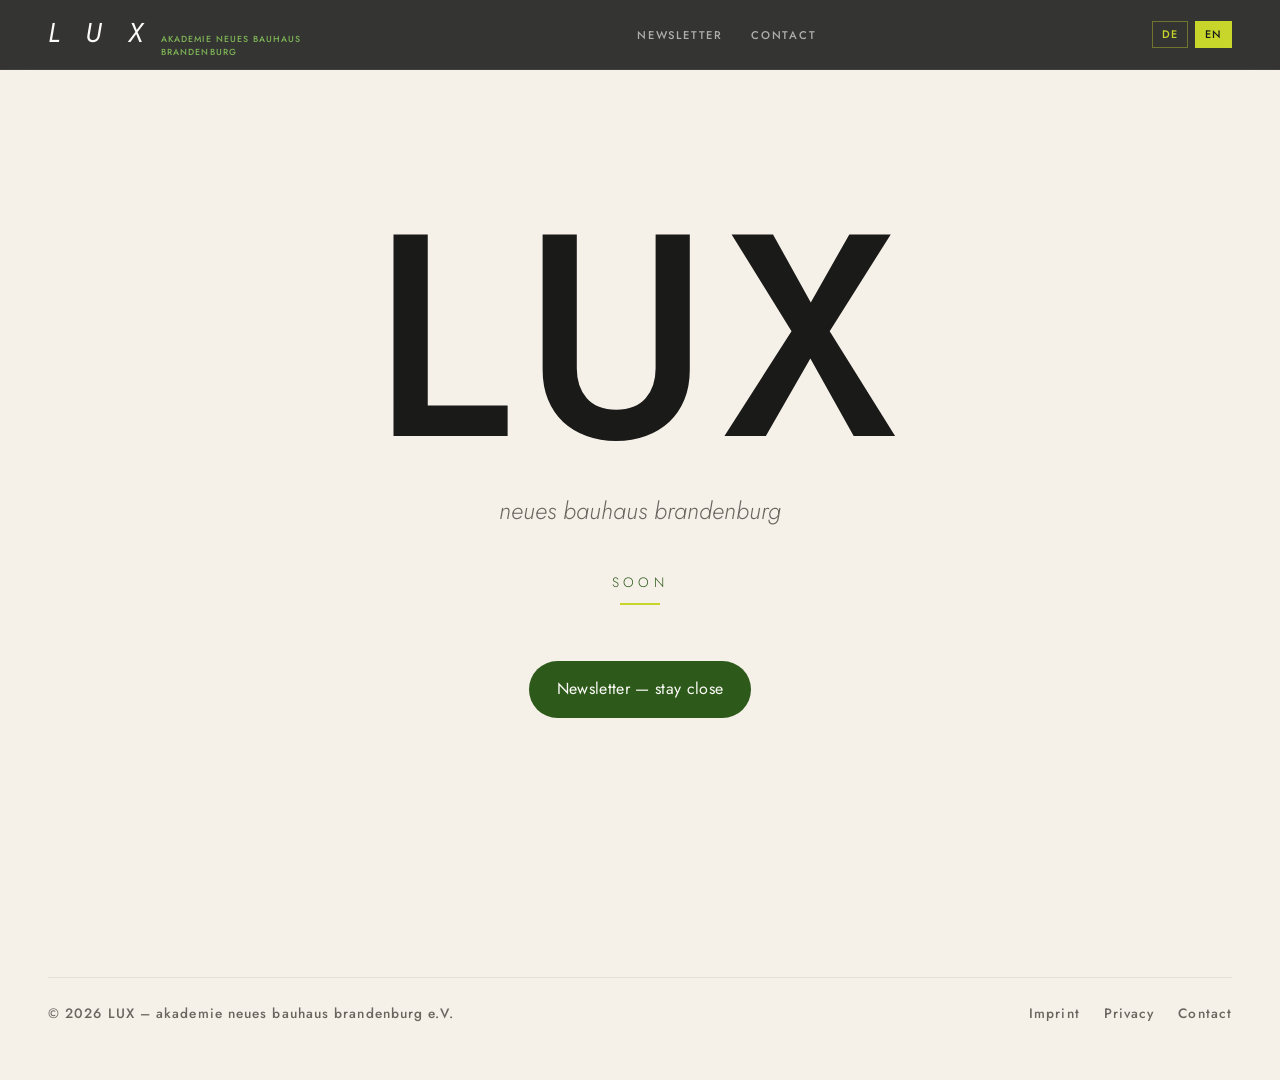
==== commit 855acc97: "Add coming-soon placeholder and simplify home Introduce a coming-soon placeholder (styles in assets/" ====
--- a/index.html
+++ b/index.html
@@ -4,14 +4,14 @@
   <meta charset="UTF-8">
   <meta name="viewport" content="width=device-width, initial-scale=1.0">
   <title>LUX – akademie neues bauhaus brandenburg</title>
-  <meta name="description" content="LUX ist die erste Kunst- und Musikhochschule Brandenburgs. Eine transdisziplinäre Akademie für Kunst, Design, Musik, Architektur und Ökologie am Bogensee.">
+  <meta name="description" content="LUX – akademie neues bauhaus brandenburg. Eine transdisziplinäre Akademie im Werden. Bald mehr.">
   <meta name="author" content="LUX – akademie neues bauhaus brandenburg e.V.">
   <link rel="canonical" href="https://lux-akademie.de/">
 
   <!-- Open Graph -->
   <meta property="og:type" content="website">
   <meta property="og:title" content="LUX – akademie neues bauhaus brandenburg">
-  <meta property="og:description" content="Brandenburgs erste Kunst- und Musikhochschule. Verwurzelt im Bauhaus, entworfen für das 21. Jahrhundert.">
+  <meta property="og:description" content="Eine Akademie im Werden. An academy in the making.">
   <meta property="og:url" content="https://lux-akademie.de/">
   <meta property="og:locale" content="de_DE">
   <meta property="og:locale:alternate" content="en_US">
@@ -21,7 +21,7 @@
   <!-- Twitter -->
   <meta name="twitter:card" content="summary_large_image">
   <meta name="twitter:title" content="LUX – akademie neues bauhaus brandenburg">
-  <meta name="twitter:description" content="Brandenburgs erste Kunst- und Musikhochschule. Verwurzelt im Bauhaus, entworfen für das 21. Jahrhundert.">
+  <meta name="twitter:description" content="Eine Akademie im Werden. An academy in the making.">
   <meta name="twitter:image" content="https://lux-akademie.de/assets/img/og.jpg">
 
   <!-- Theme + favicons -->
@@ -37,7 +37,6 @@
 </head>
 <body data-page="home">
 
-<!-- ── NAV ─────────────────────────────────────────────── -->
 <nav class="nav" role="navigation" aria-label="Hauptnavigation">
   <a class="nav__logo" href="index.html" aria-label="LUX Startseite">
     <span class="nav__lux">L U X</span>
@@ -45,11 +44,7 @@
   </a>
 
   <ul class="nav__links" role="list">
-    <li><a href="index.html" data-nav="home"><span data-de>Start</span><span data-en>Home</span></a></li>
-    <li><a href="programme.html" data-nav="programme"><span data-de>Programme</span><span data-en>Programmes</span></a></li>
-    <li><a href="ort.html" data-nav="ort"><span data-de>Ort &amp; Campus</span><span data-en>Site &amp; Campus</span></a></li>
-    <li><a href="meister.html" data-nav="meister"><span data-de>Meister</span><span data-en>Masters</span></a></li>
-    <li><a href="myzel.html" data-nav="myzel">MYZEL</a></li>
+    <li><a href="newsletter.html" data-nav="newsletter">Newsletter</a></li>
     <li><a href="kontakt.html" data-nav="kontakt"><span data-de>Kontakt</span><span data-en>Contact</span></a></li>
   </ul>
 
@@ -65,11 +60,7 @@
 
 <div class="mob-menu" role="dialog" aria-label="Mobile Menü">
   <button class="mob-close" aria-label="Menü schließen">✕</button>
-  <a href="index.html"><span data-de>Start</span><span data-en>Home</span></a>
-  <a href="programme.html"><span data-de>Programme</span><span data-en>Programmes</span></a>
-  <a href="ort.html"><span data-de>Ort &amp; Campus</span><span data-en>Site &amp; Campus</span></a>
-  <a href="meister.html"><span data-de>Meister</span><span data-en>Masters</span></a>
-  <a href="myzel.html">MYZEL</a>
+  <a href="newsletter.html">Newsletter</a>
   <a href="kontakt.html"><span data-de>Kontakt</span><span data-en>Contact</span></a>
   <div class="mob-menu__lang">
     <a href="#" data-lang-btn="de">DE</a>
@@ -77,399 +68,29 @@
   </div>
 </div>
 
-<!-- ── HERO ────────────────────────────────────────────── -->
-<section class="hero">
-  <div class="hero__glow" aria-hidden="true"></div>
-  <div class="hero__grid-bg" aria-hidden="true"></div>
+<main class="placeholder" role="main">
+  <div class="placeholder__inner">
+    <h1 class="placeholder__wordmark" aria-label="LUX">LUX</h1>
+    <p class="placeholder__subtitle">neues bauhaus brandenburg</p>
+    <p class="placeholder__status">
+      <span data-de>demnächst</span>
+      <span data-en>soon</span>
+    </p>
+    <a class="placeholder__cta" href="newsletter.html">
+      <span data-de>Newsletter — bleiben Sie nah dran</span>
+      <span data-en>Newsletter — stay close</span>
+    </a>
+  </div>
+</main>
 
-  <div class="hero__content">
-    <p class="hero__eyebrow">Brandenburg · Bogensee · 2026</p>
-    <h1 class="hero__title">
-      <span data-de>Licht.<br>Lernen.<br><em>Gestalten.</em></span>
-      <span data-en>Light.<br>Learn.<br><em>Create.</em></span>
-    </h1>
-    <p class="hero__subtitle">
-      <span data-de>Die erste Kunst- und Musikhochschule Brandenburgs – verwurzelt im Bauhaus, entworfen für das 21. Jahrhundert.</span>
-      <span data-en>Brandenburg's first Academy of Art and Music – rooted in the Bauhaus, designed for the 21st century.</span>
-    </p>
-    <div class="hero__cta">
-      <a href="programme.html" class="btn btn--primary">
-        <span data-de>Konzept entdecken →</span>
-        <span data-en>Discover our concept →</span>
-      </a>
-      <a href="kontakt.html" class="btn btn--outline">
-        <span data-de>Kontakt aufnehmen</span>
-        <span data-en>Get in touch</span>
-      </a>
-    </div>
-
-    <div class="hero__stats">
-      <div class="stat">
-        <span class="stat__num">29.000</span>
-        <span class="stat__lbl"><span data-de>m² Campusfläche</span><span data-en>m² campus area</span></span>
-      </div>
-      <div class="stat">
-        <span class="stat__num">8+</span>
-        <span class="stat__lbl"><span data-de>Fachbereiche</span><span data-en>departments</span></span>
-      </div>
-      <div class="stat">
-        <span class="stat__num">1.</span>
-        <span class="stat__lbl"><span data-de>Kunsthochschule Brandenburgs</span><span data-en>Art Academy in Brandenburg</span></span>
-      </div>
-    </div>
-  </div>
-
-  <div class="hero__visual" aria-hidden="true">
-    <div class="hero__swatches">
-      <div class="swatch" style="--c:#4a7c2f;--d:.05s"></div>
-      <div class="swatch" style="--c:#f5f0e8;--d:.10s"></div>
-      <div class="swatch" style="--c:#2d5a1b;--d:.15s"></div>
-      <div class="swatch" style="--c:#7db356;--d:.08s"></div>
-      <div class="swatch" style="--c:#c8d62b;--d:.20s"></div>
-      <div class="swatch" style="--c:#a8b89a;--d:.25s"></div>
-      <div class="swatch" style="--c:#3d6b25;--d:.30s"></div>
-      <div class="swatch" style="--c:#e8dfc8;--d:.10s"></div>
-      <div class="swatch" style="--c:#1a3a0d;--d:.35s"></div>
-      <div class="swatch" style="--c:#6b8a5a;--d:.12s"></div>
-      <div class="swatch" style="--c:#d4e8b0;--d:.18s"></div>
-      <div class="swatch" style="--c:#2d5a1b;--d:.40s"></div>
-      <div class="swatch" style="--c:#9ab87a;--d:.22s"></div>
-      <div class="swatch" style="--c:#4a7c2f;--d:.28s"></div>
-      <div class="swatch" style="--c:#f0ead8;--d:.32s"></div>
-      <div class="swatch" style="--c:#c8d62b;--d:.05s"></div>
-      <div class="swatch" style="--c:#7db356;--d:.38s"></div>
-      <div class="swatch" style="--c:#1a1a18;--d:.42s"></div>
-      <div class="swatch" style="--c:#56843a;--d:.48s"></div>
-      <div class="swatch" style="--c:#e8dfc8;--d:.10s"></div>
-      <div class="swatch" style="--c:#b8d48a;--d:.14s"></div>
-      <div class="swatch" style="--c:#2d5a1b;--d:.52s"></div>
-      <div class="swatch" style="--c:#4a7c2f;--d:.18s"></div>
-      <div class="swatch" style="--c:#f5f0e8;--d:.58s"></div>
-      <div class="swatch" style="--c:#c4c48a;--d:.22s"></div>
-      <div class="swatch" style="--c:#6a9a50;--d:.28s"></div>
-      <div class="swatch" style="--c:#344a28;--d:.62s"></div>
-      <div class="swatch" style="--c:#a8c890;--d:.32s"></div>
-      <div class="swatch" style="--c:#c8d62b;--d:.38s"></div>
-      <div class="swatch" style="--c:#1a1a18;--d:.68s"></div>
-      <div class="swatch" style="--c:#7db356;--d:.42s"></div>
-      <div class="swatch" style="--c:#4a7c2f;--d:.48s"></div>
-      <div class="swatch" style="--c:#e8dfc8;--d:.72s"></div>
-      <div class="swatch" style="--c:#2d5a1b;--d:.52s"></div>
-      <div class="swatch" style="--c:#9ab87a;--d:.58s"></div>
-      <div class="swatch" style="--c:#f5f0e8;--d:.78s"></div>
-      <div class="swatch" style="--c:#4a7c2f;--d:.62s"></div>
-      <div class="swatch" style="--c:#c8d62b;--d:.68s"></div>
-      <div class="swatch" style="--c:#344a28;--d:.82s"></div>
-      <div class="swatch" style="--c:#7db356;--d:.72s"></div>
-      <div class="swatch" style="--c:#e8dfc8;--d:.78s"></div>
-      <div class="swatch" style="--c:#1a1a18;--d:.88s"></div>
-      <div class="swatch" style="--c:#4a7c2f;--d:.82s"></div>
-      <div class="swatch" style="--c:#6b8a5a;--d:.88s"></div>
-      <div class="swatch" style="--c:#c8d62b;--d:.92s"></div>
-      <div class="swatch" style="--c:#2d5a1b;--d:.96s"></div>
-      <div class="swatch" style="--c:#f5f0e8;--d:1.0s"></div>
-      <div class="swatch" style="--c:#7db356;--d:.92s"></div>
-      <div class="swatch" style="--c:#4a7c2f;--d:1.05s"></div>
-    </div>
-  </div>
-</section>
-
-<!-- ── TICKER ──────────────────────────────────────────── -->
-<div class="ticker" aria-hidden="true">
-  <div class="ticker__inner">
-    <span class="ticker__item"><span data-de>Kunst &amp; Handwerk</span><span data-en>Art &amp; Craft</span></span>
-    <span class="ticker__item"><span data-de>Philosophie</span><span data-en>Philosophy</span></span>
-    <span class="ticker__item"><span data-de>Musik &amp; Klang</span><span data-en>Music &amp; Sound</span></span>
-    <span class="ticker__item"><span data-de>Architektur</span><span data-en>Architecture</span></span>
-    <span class="ticker__item">Design-Technologie</span>
-    <span class="ticker__item"><span data-de>Ökologie</span><span data-en>Ecology</span></span>
-    <span class="ticker__item">Neues Europäisches Bauhaus</span>
-    <span class="ticker__item">Bogensee · Brandenburg</span>
-    <span class="ticker__item"><span data-de>Kunst &amp; Handwerk</span><span data-en>Art &amp; Craft</span></span>
-    <span class="ticker__item"><span data-de>Philosophie</span><span data-en>Philosophy</span></span>
-    <span class="ticker__item"><span data-de>Musik &amp; Klang</span><span data-en>Music &amp; Sound</span></span>
-    <span class="ticker__item"><span data-de>Architektur</span><span data-en>Architecture</span></span>
-    <span class="ticker__item">Design-Technologie</span>
-    <span class="ticker__item"><span data-de>Ökologie</span><span data-en>Ecology</span></span>
-    <span class="ticker__item">Neues Europäisches Bauhaus</span>
-    <span class="ticker__item">Bogensee · Brandenburg</span>
-  </div>
-</div>
-
-<!-- ── MISSION ─────────────────────────────────────────── -->
-<section class="section">
+<footer class="footer placeholder__footer">
   <div class="container">
-    <div class="mission reveal">
-      <div class="mission__side">
-        <div class="mission__num" aria-hidden="true">01</div>
-        <span class="mission__tag" data-de>Mission</span>
-        <span class="mission__tag" data-en>Mission</span>
-        <h2 data-de>Ein fehlender Ort – hier und jetzt</h2>
-        <h2 data-en>A missing institution – here and now</h2>
-      </div>
-      <div class="mission__body">
-        <p data-de>Brandenburg ist bislang das einzige große Bundesland ohne eigene öffentliche Hochschule für Bildende Kunst oder Musik. LUX antwortet auf diese strukturelle Leerstelle mit dem Entwurf einer transdisziplinären Akademie, die künstlerische, musikalische, handwerkliche und gestalterische Ausbildung langfristig im Land verankert.</p>
-        <p data-en>Unlike almost every other German state, Brandenburg has no public university for music or visual arts. LUX addresses this structural gap with a transdisciplinary academy that provides a lasting home for artistic, musical, craft-based, and design education in the region.</p>
-        <p data-de>Inspiriert vom Bauhaus und dem Black Mountain College entsteht am Bogensee bei Berlin eine Hochschule, in der Wahrnehmung (Aisthesis), Gestaltung und Verantwortung neu zusammengedacht werden – projektbasiert, ortsbezogen, transdisziplinär.</p>
-        <p data-en>Inspired by the Bauhaus and Black Mountain College, an academy is being established at Bogensee near Berlin where perception (aisthesis), design, and responsibility are fundamentally rethought — project-based, site-specific, transdisciplinary.</p>
-        <p data-de>LUX versteht Bildung nicht als reine Wissensvermittlung, sondern als ko-kreative Praxis: Lernende, Lehrende, Handwerker, Künstlerinnen und Bürger arbeiten gemeinsam an realen Herausforderungen.</p>
-        <p data-en>LUX understands education not as knowledge transmission, but as co-creative practice: learners, teachers, craftspeople, artists, and citizens work together on real challenges.</p>
-
-        <div class="pillars">
-          <div class="pillar">
-            <p class="pillar__title" data-de>Schön</p>
-            <p class="pillar__title" data-en>Beautiful</p>
-            <p data-de>Ästhetisch anspruchsvolle Gestaltung als kulturelle Schlüsselkompetenz.</p>
-            <p data-en>Aesthetic sophistication as a core cultural competence.</p>
-          </div>
-          <div class="pillar">
-            <p class="pillar__title" data-de>Nachhaltig</p>
-            <p class="pillar__title" data-en>Sustainable</p>
-            <p data-de>Ökologische Verantwortung als integraler Bestandteil jeder Disziplin.</p>
-            <p data-en>Ecological responsibility integral to every discipline.</p>
-          </div>
-          <div class="pillar">
-            <p class="pillar__title" data-de>Gemeinsam</p>
-            <p class="pillar__title" data-en>Together</p>
-            <p data-de>Civic Co-Creation: partizipative Räume für alle Beteiligten.</p>
-            <p data-en>Civic co-creation: participatory spaces for all.</p>
-          </div>
-          <div class="pillar">
-            <p class="pillar__title" data-de>Forschend</p>
-            <p class="pillar__title" data-en>Research-led</p>
-            <p data-de>Jedes Semester ist ein Labor – Fragen statt Antworten im Zentrum.</p>
-            <p data-en>Every semester is a laboratory — questions over answers.</p>
-          </div>
-        </div>
-      </div>
-    </div>
-  </div>
-</section>
-
-<!-- ── PROGRAMMES TEASER ───────────────────────────────── -->
-<section class="section section--dark">
-  <div class="container">
-    <p class="label" style="color:var(--yellow)" data-de>Fachbereiche</p>
-    <p class="label" style="color:var(--yellow)" data-en>Departments</p>
-    <h2 style="color:var(--white);margin-top:.5rem;margin-bottom:0" data-de>Transdisziplinäre Institute</h2>
-    <h2 style="color:var(--white);margin-top:.5rem;margin-bottom:0" data-en>Transdisciplinary Institutes</h2>
-
-    <div class="prog-grid">
-      <article class="prog-card">
-        <span class="prog-card__num">I</span>
-        <h3 class="prog-card__title" data-de>Bildende Kunst &amp; Philosophie</h3>
-        <h3 class="prog-card__title" data-en>Fine Art &amp; Philosophy</h3>
-        <p class="prog-card__desc" data-de>Malerei, Plastik, LandArt und Fotografie verbinden sich mit Metaphysik und Sprachphilosophie. Aisthesis als Fundament des Denkens.</p>
-        <p class="prog-card__desc" data-en>Painting, sculpture, land art, and photography combined with metaphysics and philosophy of language. Aisthesis as the foundation of thought.</p>
-        <span class="prog-card__tag">Institut für Kunst Intelligenz</span>
-      </article>
-      <article class="prog-card">
-        <span class="prog-card__num">II</span>
-        <h3 class="prog-card__title" data-de>Musik &amp; Klang</h3>
-        <h3 class="prog-card__title" data-en>Music &amp; Sound</h3>
-        <p class="prog-card__desc" data-de>Von historischer Instrumentalmusik zu zeitgenössischer Klangkunst – ein offener, nicht-normativer Raum für künstlerische Prozesse.</p>
-        <p class="prog-card__desc" data-en>From historical instrumental music to contemporary sound art — an open, non-normative space for artistic processes.</p>
-        <span class="prog-card__tag">Institut für Musik und Klang</span>
-      </article>
-      <article class="prog-card">
-        <span class="prog-card__num">III</span>
-        <h3 class="prog-card__title" data-de>Mehr als menschliches Design</h3>
-        <h3 class="prog-card__title" data-en>More-than-Human Design</h3>
-        <p class="prog-card__desc" data-de>Bioinspiriertes Design, Ingenieurwesen und Bio-Kunst. Lebende Systeme als Ko-Autoren von Architektur und Installation.</p>
-        <p class="prog-card__desc" data-en>Bioinspired design, engineering, and bio-art. Living systems as co-authors of architecture and installation.</p>
-        <span class="prog-card__tag">Studio für mehr als menschliches Design</span>
-      </article>
-      <article class="prog-card">
-        <span class="prog-card__num">IV</span>
-        <h3 class="prog-card__title">Design-Technologie</h3>
-        <p class="prog-card__desc" data-de>Biodesign trifft Elektromechanik – kreislauffähige Produkte, die mit natürlichen Umgebungen koexistieren statt sie zu verbrauchen.</p>
-        <p class="prog-card__desc" data-en>Biodesign meets electromechanics — circular products that coexist with natural environments rather than depleting them.</p>
-        <span class="prog-card__tag">Design-Technologie</span>
-      </article>
-      <article class="prog-card">
-        <span class="prog-card__num">V</span>
-        <h3 class="prog-card__title" data-de>Architektur &amp; Baukultur</h3>
-        <h3 class="prog-card__title" data-en>Architecture &amp; Building Culture</h3>
-        <p class="prog-card__desc" data-de>Denkmalpflege, ökologisches Bauen, Landschaftsarchitektur – Lernen auf der Baustelle als Bauhaus-Prinzip.</p>
-        <p class="prog-card__desc" data-en>Heritage conservation, ecological construction, landscape architecture — learning on the building site as a Bauhaus principle.</p>
-        <span class="prog-card__tag"><span data-de>Werkstätten &amp; Atelier</span><span data-en>Workshops &amp; Atelier</span></span>
-      </article>
-      <article class="prog-card">
-        <span class="prog-card__num">VI</span>
-        <h3 class="prog-card__title" data-de>Spekulative Kunstpraktiken</h3>
-        <h3 class="prog-card__title" data-en>Speculative Art Practices</h3>
-        <p class="prog-card__desc" data-de>Performance, Medienkunst, partizipative Projekte – Kunst als Prozess, in dem Schöpfung und Außenwelt dynamisch verflochten sind.</p>
-        <p class="prog-card__desc" data-en>Performance, media art, participatory projects — art as a process where creation and the world are dynamically intertwined.</p>
-        <span class="prog-card__tag">Studio für übergreifende Kunstpraktiken</span>
-      </article>
-    </div>
-
-    <div style="margin-top:2.5rem;text-align:center">
-      <a href="programme.html" class="btn btn--outline" style="border-color:rgba(255,255,255,0.3)">
-        <span data-de>Alle Programme ansehen →</span>
-        <span data-en>View all programmes →</span>
-      </a>
-    </div>
-  </div>
-</section>
-
-<!-- ── QUOTE ───────────────────────────────────────────── -->
-<section class="section--green">
-  <div class="quote">
-    <span class="quote__mark" aria-hidden="true">„</span>
-    <blockquote data-de>„Wie könnte eine Akademie aussehen, in der Studierende von Anfang an nicht nur theoretisch, sondern in der gelebten Praxis von Meisterinnen lernen?"</blockquote>
-    <blockquote data-en>"What would an academy look like where students learn from the very beginning not only theoretically, but through the lived practice of masters?"</blockquote>
-    <cite><span data-de>LUX – Konzeptpapier 2026</span><span data-en>LUX — Concept Paper 2026</span></cite>
-  </div>
-</section>
-
-<!-- ── PLACE TEASER ────────────────────────────────────── -->
-<section>
-  <div class="place">
-    <div class="place__map" role="img" aria-label="Bogensee location placeholder">
-      <div class="place__map-inner">
-        <p class="place__map-title">Bogensee</p>
-        <p class="place__coords">52°44′N · 13°36′E</p>
-        <p class="place__coords-sub">Wandlitz, Landkreis Barnim<br>Brandenburg, Deutschland</p>
-      </div>
-    </div>
-    <div class="place__content">
-      <p class="label" data-de>Ort &amp; Campus</p>
-      <p class="label" data-en>Site &amp; Campus</p>
-      <h2 data-de>Der Bogensee als Lernbiotop</h2>
-      <h2 data-en>Bogensee as a learning biosphere</h2>
-      <p data-de>Der Bogensee ist kein neutraler Ort. Als ehemalige Goebbels-Villa und FDJ-Kaderschule trägt er die Last des 20. Jahrhunderts – und genau das macht ihn zum prädestinierten Lernort für eine demokratische Hochschule.</p>
-      <p data-en>Bogensee is not a neutral place. As the former Goebbels Villa and FDJ cadre school, it carries the weight of the 20th century — and that makes it the ideal site for a democratic academy.</p>
-      <p data-de>LUX verwandelt dieses Areal in ein regeneratives Lernbiotop – eine Schule <em>mit</em> dem Wald, nicht <em>im</em> Wald.</p>
-      <p data-en>LUX transforms this site into a regenerative learning biotope — a school <em>with</em> the forest, not <em>in</em> it.</p>
-      <ul class="building-list">
-        <li><span data-de>Lektionsgebäude (Haus Berlin) – Kunst, Philosophie, Bibliothek</span><span data-en>Lecture Building (Haus Berlin) – Art, Philosophy, Library</span></li>
-        <li><span data-de>Kulturhaus – Musik, Tanz, Performative Künste</span><span data-en>Kulturhaus – Music, Dance, Performative Arts</span></li>
-        <li><span data-de>Haus Wien – Studierendenwohnheim &amp; Hostel</span><span data-en>Haus Wien – Student residence &amp; hostel</span></li>
-        <li><span data-de>Waldhof Villa – Dokumentations- und Demokratiezentrum</span><span data-en>Waldhof Villa – Documentation and Democracy Centre</span></li>
-      </ul>
-      <div style="margin-top:1.75rem">
-        <a href="ort.html" class="btn btn--green">
-          <span data-de>Campus entdecken →</span>
-          <span data-en>Explore the campus →</span>
-        </a>
-      </div>
-    </div>
-  </div>
-</section>
-
-<!-- ── MASTERS TEASER ──────────────────────────────────── -->
-<section class="section section--cream">
-  <div class="container">
-    <p class="label" data-de>Das Kollegium</p>
-    <p class="label" data-en>The Faculty</p>
-    <h2 style="margin-top:.5rem" data-de>Stimmen aus den Fächern</h2>
-    <h2 style="margin-top:.5rem" data-en>Voices from the disciplines</h2>
-    <p style="max-width:56ch;margin-top:.75rem" data-de>LUX folgt dem Meisterprinzip: Studierende versammeln sich um ausgeprägte künstlerische Positionen – gelebte Praxis statt abstraktes Curriculum.</p>
-    <p style="max-width:56ch;margin-top:.75rem" data-en>LUX follows the master principle: students gather around distinctive artistic positions — lived practice instead of an abstract curriculum.</p>
-
-    <div class="people-grid">
-      <article class="person-card">
-        <p class="person-card__field"><span data-de>Philosophie</span><span data-en>Philosophy</span></p>
-        <h3 class="person-card__name">Vera Albrecht</h3>
-        <p class="person-card__bio" data-de>Philosophieprofessorin, Spezialisierung in Metaphysik und Sprachphilosophie. Gründungsmitglied von LUX – überzeugt, dass interdisziplinäre Gemeinschaft neue Perspektiven für Forschung und Lehre erschließt.</p>
-        <p class="person-card__bio" data-en>Professor of philosophy, specialising in metaphysics and philosophy of language. Founding member of LUX — convinced that interdisciplinary community opens new research and teaching perspectives.</p>
-      </article>
-      <article class="person-card">
-        <p class="person-card__field">Institut für Kunst Intelligenz</p>
-        <h3 class="person-card__name">Jens B. K. Kaul</h3>
-        <p class="person-card__bio" data-de>Maler, Land-Art-Künstler und Fotograf. Forscht an einer ersten vollständigen Farbenlehre sowie an den Gesetzmäßigkeiten metaphysischer Gravitation in Zusammenarbeit mit Philosophie, Psychologie und Physik.</p>
-        <p class="person-card__bio" data-en>Painter, land art artist, and photographer. Researching a first comprehensive colour theory and the laws of metaphysical gravitation in collaboration with philosophy, psychology, and physics.</p>
-      </article>
-      <article class="person-card">
-        <p class="person-card__field">Institut für Musik und Klang</p>
-        <h3 class="person-card__name">Achim Bornhoeft</h3>
-        <p class="person-card__bio" data-de>Komponist und Universitätsprofessor. Werke bei den Donaueschinger Musiktagen, ultraschall berlin und dem Warschauer Herbst. Verbindet zeitgenössische Komposition, Elektronik und interdisziplinäre Arbeitsweisen.</p>
-        <p class="person-card__bio" data-en>Composer and university professor. Works performed at Donaueschinger Musiktage, ultraschall berlin, and the Warsaw Autumn. Combines contemporary composition, electronics, and interdisciplinary methods.</p>
-      </article>
-      <article class="person-card">
-        <p class="person-card__field"><span data-de>Mehr als menschliches Design</span><span data-en>More-than-Human Design</span></p>
-        <h3 class="person-card__name">Angelo Vermeulen</h3>
-        <p class="person-card__bio" data-de>Künstler, Weltraumbiologe und Ingenieur. Mitbegründer von SEADS. Leitete 2013 die erste NASA-finanzierte HI-SEAS-Mars-Simulation in Hawaii.</p>
-        <p class="person-card__bio" data-en>Artist, space biologist, and engineer. Co-founder of SEADS. Led the first NASA-funded HI-SEAS Mars simulation in Hawaii in 2013.</p>
-      </article>
-    </div>
-
-    <div style="margin-top:2.5rem;text-align:center">
-      <a href="meister.html" class="btn btn--green">
-        <span data-de>Alle Meisterinnen &amp; Meister →</span>
-        <span data-en>All masters →</span>
-      </a>
-    </div>
-  </div>
-</section>
-
-<!-- ── NEWSLETTER ──────────────────────────────────────── -->
-<section class="newsletter">
-  <div class="container">
-    <div class="newsletter__inner">
-      <div class="newsletter__text">
-        <h2 data-de>Auf dem Laufenden bleiben</h2>
-        <h2 data-en>Stay informed</h2>
-        <p data-de>Neuigkeiten zu Programmen, Veranstaltungen und dem Aufbau der Akademie.</p>
-        <p data-en>Updates on programmes, events, and the development of the academy.</p>
-      </div>
-      <a href="newsletter.html" class="newsletter__btn newsletter__cta">
-        <span data-de>Newsletter abonnieren →</span>
-        <span data-en>Subscribe to newsletter →</span>
-      </a>
-    </div>
-  </div>
-</section>
-
-<!-- ── FOOTER ──────────────────────────────────────────── -->
-<footer class="footer">
-  <div class="container">
-    <div class="footer__grid">
-      <div class="footer__brand">
-        <div class="footer__lux">L U X</div>
-        <span class="footer__sub" data-de>akademie neues bauhaus brandenburg</span>
-        <span class="footer__sub" data-en>academy of the new bauhaus brandenburg</span>
-        <p data-de>Erste Kunst- und Musikhochschule Brandenburgs. Verwurzelt im Bauhaus. Entworfen für das 21. Jahrhundert.</p>
-        <p data-en>Brandenburg's first Academy of Art and Music. Rooted in the Bauhaus. Designed for the 21st century.</p>
-      </div>
-      <div>
-        <p class="footer__col-title" data-de>Navigation</p>
-        <p class="footer__col-title" data-en>Navigation</p>
-        <ul class="footer__links">
-          <li><a href="index.html"><span data-de>Start</span><span data-en>Home</span></a></li>
-          <li><a href="programme.html"><span data-de>Programme</span><span data-en>Programmes</span></a></li>
-          <li><a href="ort.html"><span data-de>Ort &amp; Campus</span><span data-en>Site &amp; Campus</span></a></li>
-          <li><a href="meister.html"><span data-de>Meister</span><span data-en>Masters</span></a></li>
-          <li><a href="myzel.html">MYZEL</a></li>
-          <li><a href="kontakt.html"><span data-de>Kontakt</span><span data-en>Contact</span></a></li>
-        </ul>
-      </div>
-      <div>
-        <p class="footer__col-title" data-de>Kontakt</p>
-        <p class="footer__col-title" data-en>Contact</p>
-        <ul class="footer__links">
-          <li><a href="mailto:info@lux-akademie.de">info@lux-akademie.de</a></li>
-          <li><a href="tel:+491752454185">+49 175 2454 185</a></li>
-          <li>c/o jkk productions<br>Neue Kulmer Str. 1<br>10827 Berlin</li>
-        </ul>
-      </div>
-      <div>
-        <p class="footer__col-title" data-de>Rechtliches</p>
-        <p class="footer__col-title" data-en>Legal</p>
-        <ul class="footer__links">
-          <li><a href="impressum.html"><span data-de>Impressum</span><span data-en>Imprint</span></a></li>
-          <li><a href="datenschutz.html"><span data-de>Datenschutz</span><span data-en>Privacy</span></a></li>
-          <li><a href="#" data-lang-btn="de">Deutsch</a></li>
-          <li><a href="#" data-lang-btn="en">English</a></li>
-        </ul>
-      </div>
-    </div>
     <div class="footer__bottom">
       <p class="footer__copy">© 2026 LUX – akademie neues bauhaus brandenburg e.V.</p>
       <div class="footer__legal">
         <a href="impressum.html"><span data-de>Impressum</span><span data-en>Imprint</span></a>
         <a href="datenschutz.html"><span data-de>Datenschutz</span><span data-en>Privacy</span></a>
+        <a href="kontakt.html"><span data-de>Kontakt</span><span data-en>Contact</span></a>
       </div>
     </div>
   </div>
--- a/assets/css/main.css
+++ b/assets/css/main.css
@@ -1355,3 +1355,89 @@
   .nav, .mob-menu, .newsletter, .ticker, .hero__swatches, .hero__stats { display: none; }
   body { color: #000; background: #fff; }
 }
+
+/* ── PLACEHOLDER (coming-soon home) ──────────────────── */
+.placeholder {
+  min-height: 100dvh;
+  display: grid;
+  place-items: center;
+  text-align: center;
+  padding: 6rem 1.5rem 4rem;
+  background: var(--cream);
+}
+.placeholder__inner {
+  max-width: 60rem;
+  display: grid;
+  gap: 2rem;
+  justify-items: center;
+}
+.placeholder__wordmark {
+  font-family: var(--ff-display);
+  font-weight: 500;
+  font-size: clamp(6rem, 24vw, 18rem);
+  letter-spacing: 0.04em;
+  line-height: 0.85;
+  color: var(--charcoal);
+  margin: 0;
+}
+.placeholder__subtitle {
+  font-size: clamp(1rem, 2.4vw, 1.5rem);
+  font-style: italic;
+  font-weight: 300;
+  color: var(--grey);
+  margin: 0;
+}
+.placeholder__status {
+  font-size: 0.85rem;
+  letter-spacing: 0.32em;
+  text-transform: uppercase;
+  color: var(--green-dark);
+  margin: 0.5rem 0 0;
+  position: relative;
+  padding-bottom: 0.75rem;
+}
+.placeholder__status::after {
+  content: "";
+  position: absolute;
+  left: 50%;
+  bottom: 0;
+  width: 2.5rem;
+  height: 2px;
+  background: var(--yellow);
+  transform: translateX(-50%);
+}
+.placeholder__cta {
+  margin-top: 1.5rem;
+  display: inline-block;
+  padding: 0.95rem 1.75rem;
+  background: var(--green-dark);
+  color: var(--white);
+  font-weight: 400;
+  letter-spacing: 0.02em;
+  border-radius: 999px;
+  transition: background var(--ease), transform var(--ease);
+}
+.placeholder__cta:hover {
+  background: var(--green-darker);
+  transform: translateY(-1px);
+}
+.placeholder__footer { background: var(--cream); }
+.placeholder__footer .footer__bottom {
+  padding: 1.5rem 0;
+  display: flex;
+  flex-wrap: wrap;
+  gap: 1rem 2rem;
+  justify-content: space-between;
+  align-items: center;
+  border-top: 1px solid rgba(26, 26, 24, 0.08);
+}
+.placeholder__footer .footer__copy { color: var(--grey); font-size: 0.85rem; }
+.placeholder__footer .footer__legal { display: flex; gap: 1.5rem; flex-wrap: wrap; }
+.placeholder__footer .footer__legal a { color: var(--grey); font-size: 0.85rem; }
+.placeholder__footer .footer__legal a:hover { color: var(--charcoal); }
+
+@media (max-width: 600px) {
+  .placeholder { padding: 5rem 1rem 3rem; }
+  .placeholder__wordmark { font-size: clamp(5rem, 30vw, 8rem); }
+  .placeholder__inner { gap: 1.5rem; }
+}
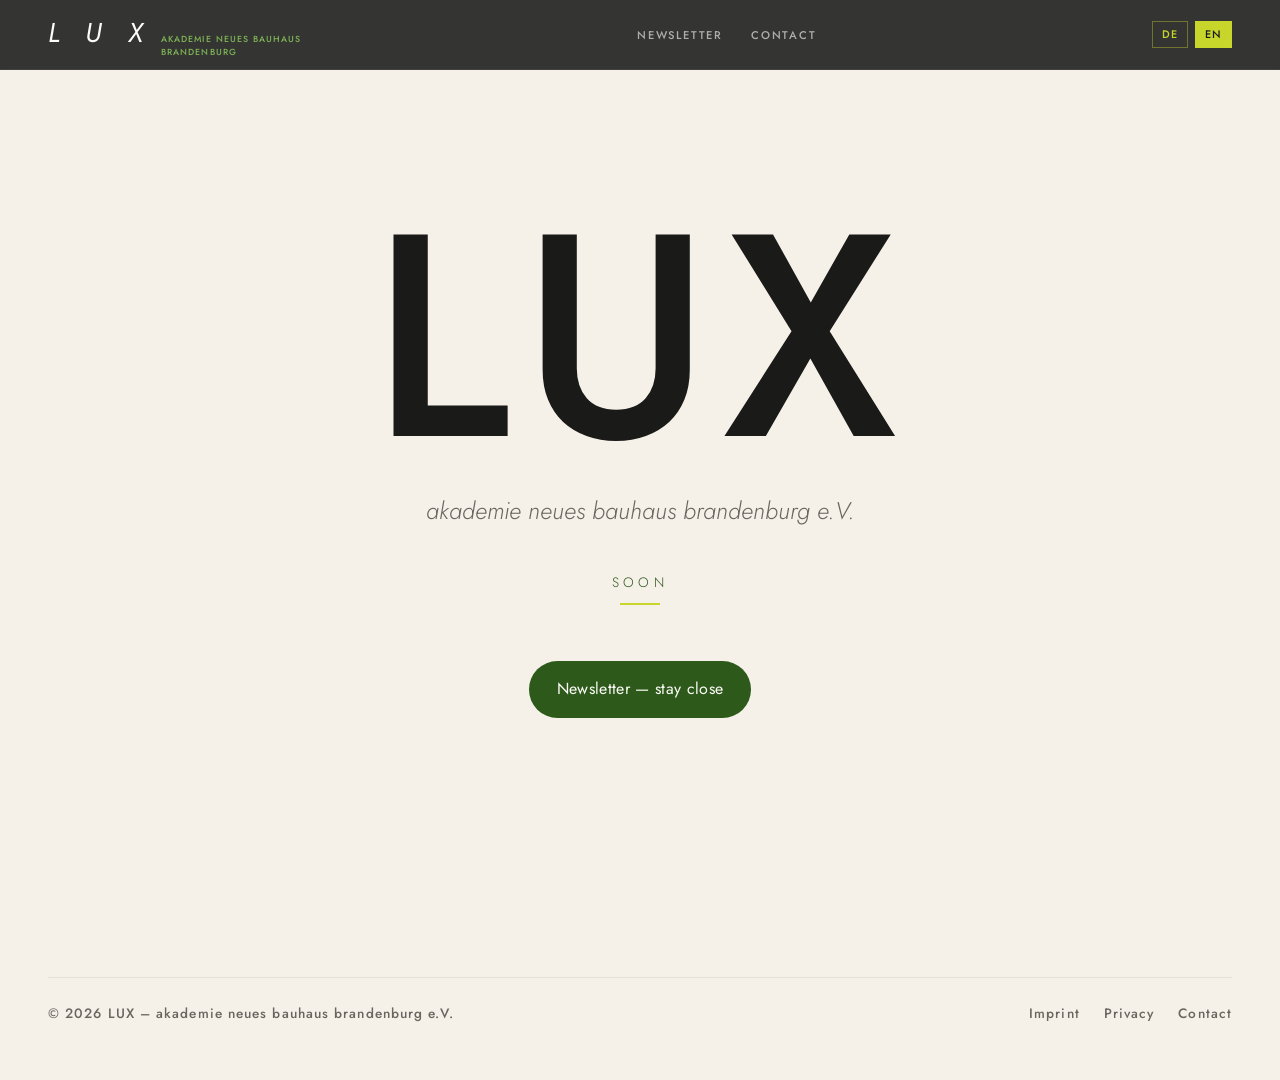
==== commit 15bf5798: "Update subtitle in index.html" ====
--- a/index.html
+++ b/index.html
@@ -71,7 +71,7 @@
 <main class="placeholder" role="main">
   <div class="placeholder__inner">
     <h1 class="placeholder__wordmark" aria-label="LUX">LUX</h1>
-    <p class="placeholder__subtitle">neues bauhaus brandenburg</p>
+    <p class="placeholder__subtitle">akademie neues bauhaus brandenburg e.V.</p>
     <p class="placeholder__status">
       <span data-de>demnächst</span>
       <span data-en>soon</span>
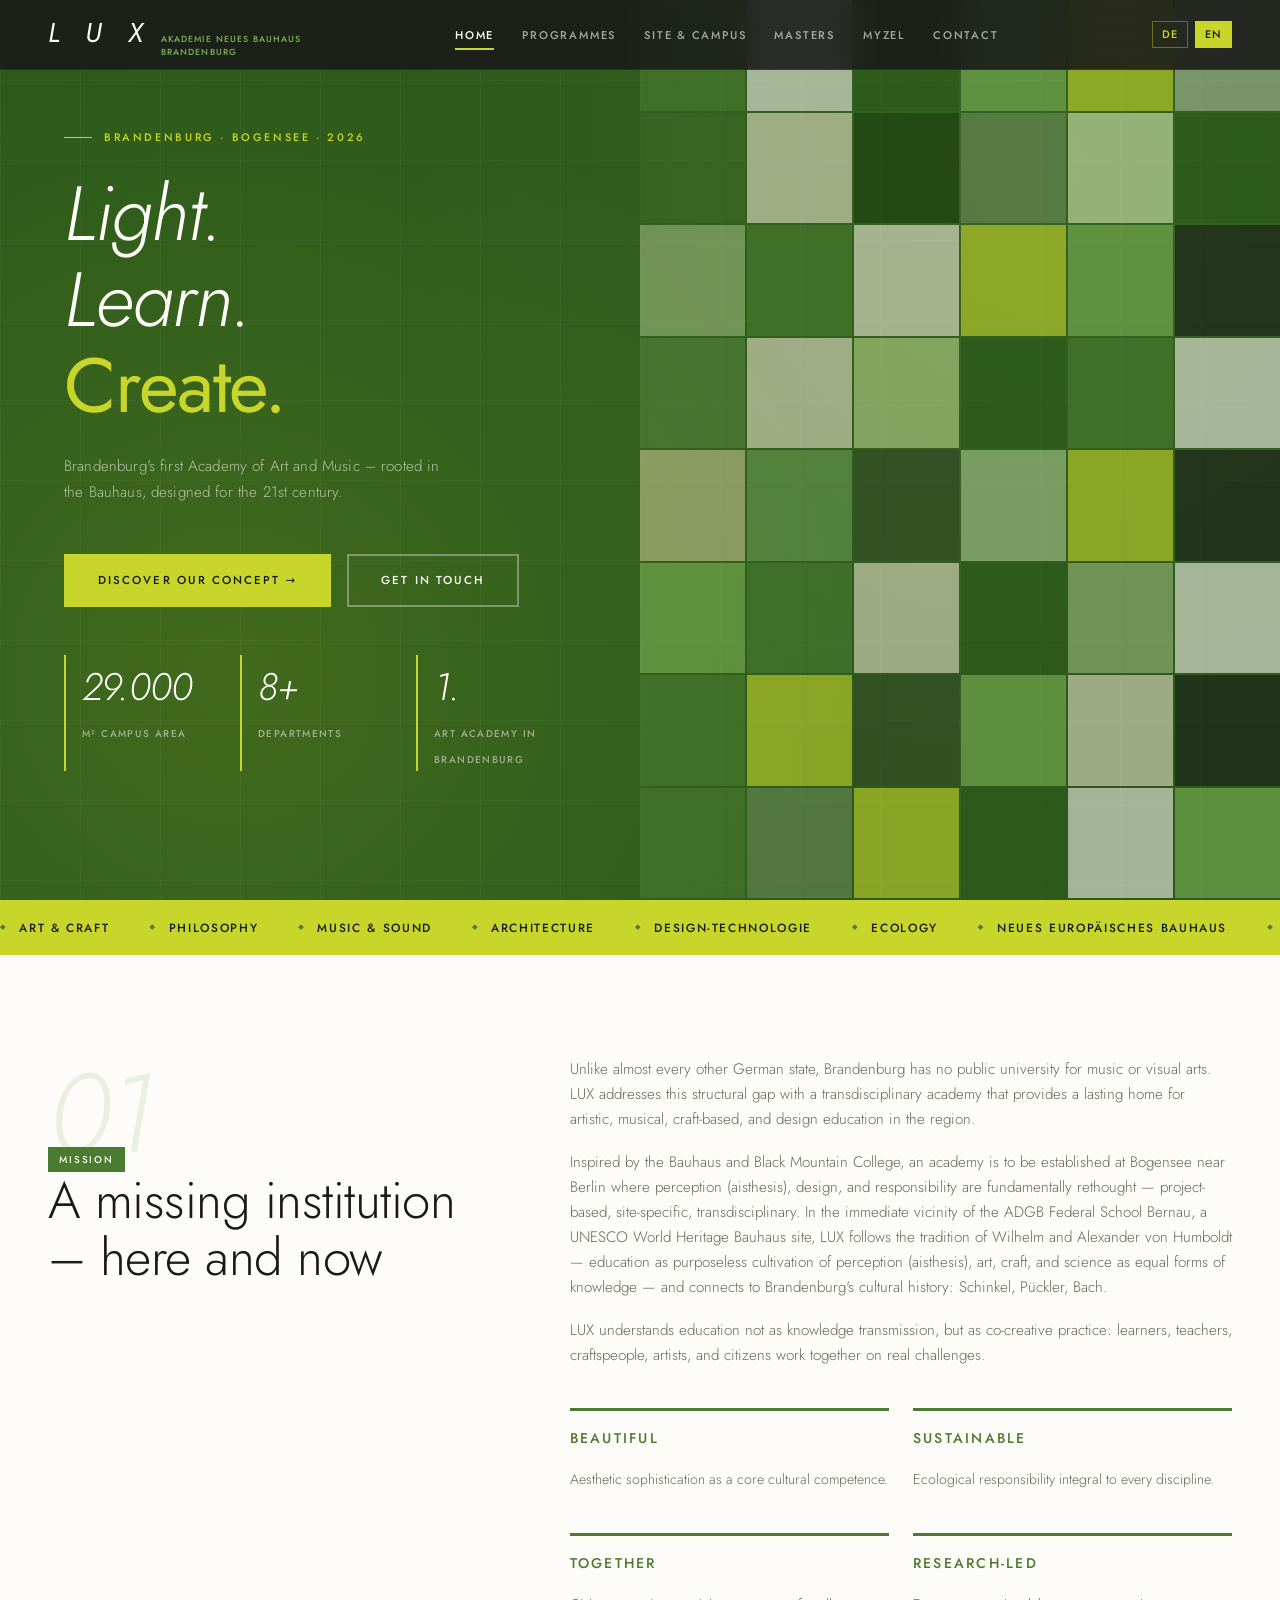
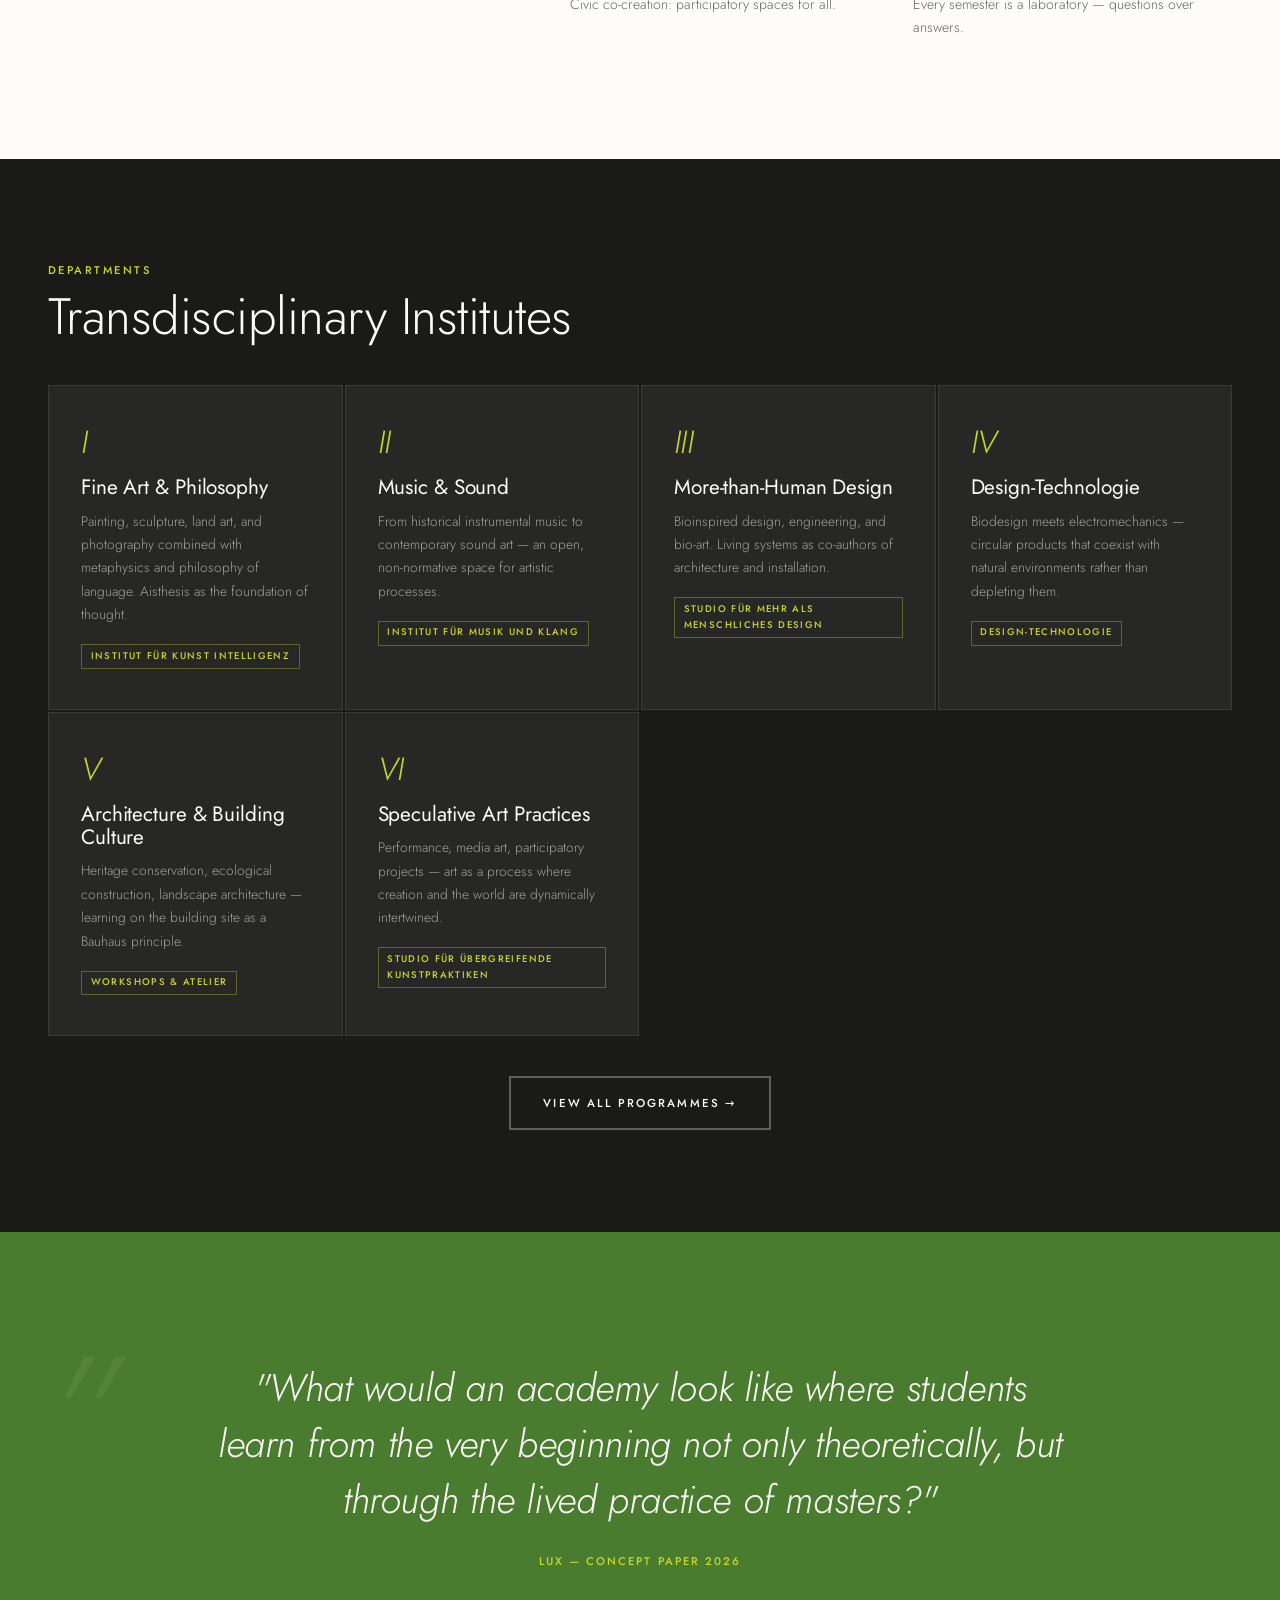
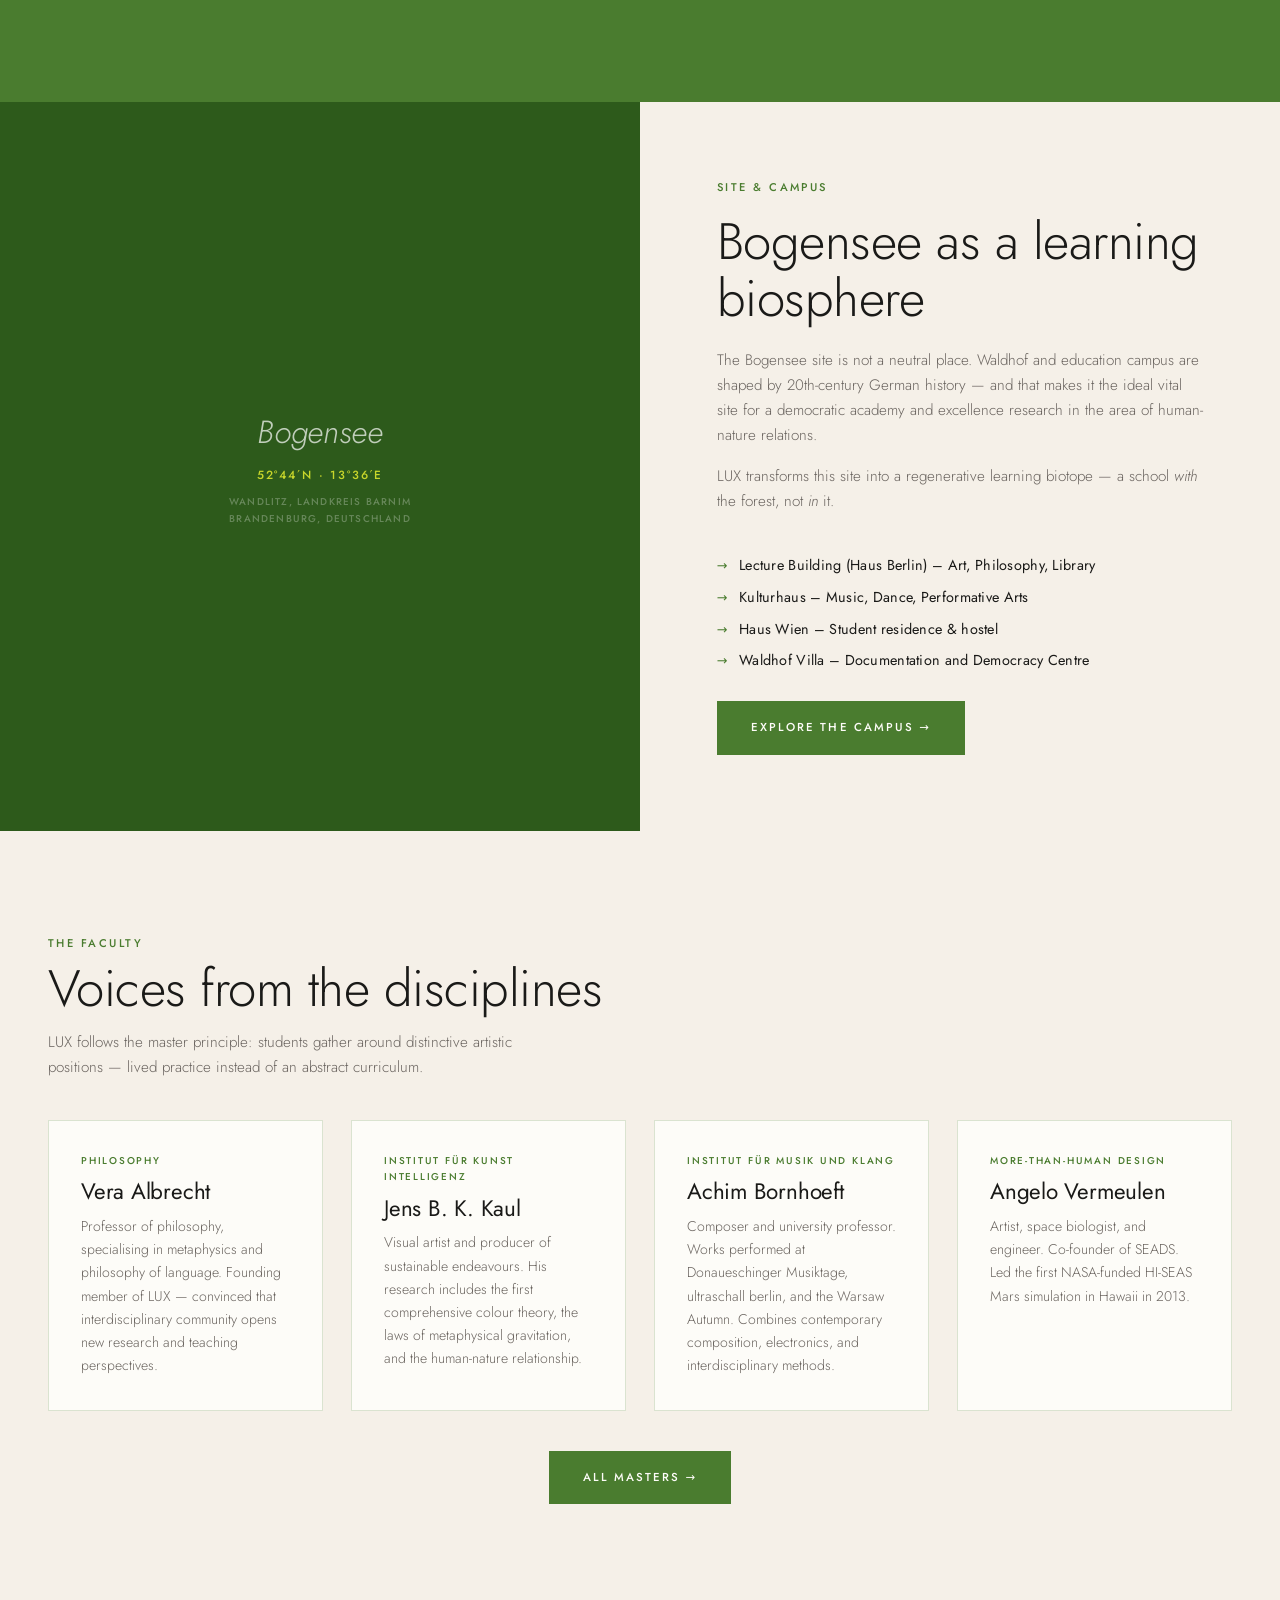
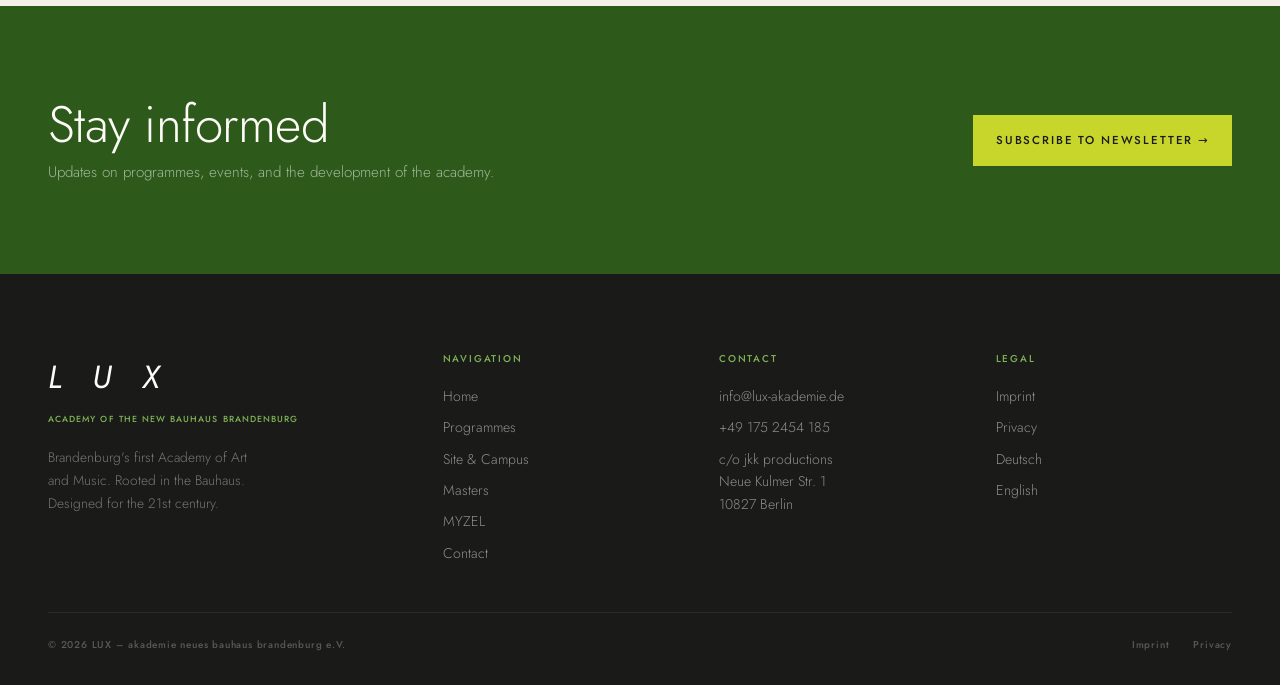
==== commit 213eb002: "Revamp site: add pages, legal updates & hero Add new site pages (meister.html, myzel.html, ort.html," ====
--- a/index.html
+++ b/index.html
@@ -3,15 +3,16 @@
 <head>
   <meta charset="UTF-8">
   <meta name="viewport" content="width=device-width, initial-scale=1.0">
+  <meta name="robots" content="noindex, nofollow">
   <title>LUX – akademie neues bauhaus brandenburg</title>
-  <meta name="description" content="LUX – akademie neues bauhaus brandenburg. Eine transdisziplinäre Akademie im Werden. Bald mehr.">
+  <meta name="description" content="LUX ist die erste Kunst- und Musikhochschule Brandenburgs. Eine transdisziplinäre Akademie für Kunst, Design, Musik, Architektur und Ökologie am Bogensee.">
   <meta name="author" content="LUX – akademie neues bauhaus brandenburg e.V.">
   <link rel="canonical" href="https://lux-akademie.de/">
 
   <!-- Open Graph -->
   <meta property="og:type" content="website">
   <meta property="og:title" content="LUX – akademie neues bauhaus brandenburg">
-  <meta property="og:description" content="Eine Akademie im Werden. An academy in the making.">
+  <meta property="og:description" content="Brandenburgs erste Kunst- und Musikhochschule. Verwurzelt im Bauhaus, entworfen für das 21. Jahrhundert.">
   <meta property="og:url" content="https://lux-akademie.de/">
   <meta property="og:locale" content="de_DE">
   <meta property="og:locale:alternate" content="en_US">
@@ -21,7 +22,7 @@
   <!-- Twitter -->
   <meta name="twitter:card" content="summary_large_image">
   <meta name="twitter:title" content="LUX – akademie neues bauhaus brandenburg">
-  <meta name="twitter:description" content="Eine Akademie im Werden. An academy in the making.">
+  <meta name="twitter:description" content="Brandenburgs erste Kunst- und Musikhochschule. Verwurzelt im Bauhaus, entworfen für das 21. Jahrhundert.">
   <meta name="twitter:image" content="https://lux-akademie.de/assets/img/og.jpg">
 
   <!-- Theme + favicons -->
@@ -37,6 +38,7 @@
 </head>
 <body data-page="home">
 
+<!-- ── NAV ─────────────────────────────────────────────── -->
 <nav class="nav" role="navigation" aria-label="Hauptnavigation">
   <a class="nav__logo" href="index.html" aria-label="LUX Startseite">
     <span class="nav__lux">L U X</span>
@@ -44,7 +46,11 @@
   </a>
 
   <ul class="nav__links" role="list">
-    <li><a href="newsletter.html" data-nav="newsletter">Newsletter</a></li>
+    <li><a href="index.html" data-nav="home"><span data-de>Start</span><span data-en>Home</span></a></li>
+    <li><a href="programme.html" data-nav="programme"><span data-de>Programme</span><span data-en>Programmes</span></a></li>
+    <li><a href="ort.html" data-nav="ort"><span data-de>Ort &amp; Campus</span><span data-en>Site &amp; Campus</span></a></li>
+    <li><a href="meister.html" data-nav="meister"><span data-de>Meister</span><span data-en>Masters</span></a></li>
+    <li><a href="myzel.html" data-nav="myzel">MYZEL</a></li>
     <li><a href="kontakt.html" data-nav="kontakt"><span data-de>Kontakt</span><span data-en>Contact</span></a></li>
   </ul>
 
@@ -60,7 +66,11 @@
 
 <div class="mob-menu" role="dialog" aria-label="Mobile Menü">
   <button class="mob-close" aria-label="Menü schließen">✕</button>
-  <a href="newsletter.html">Newsletter</a>
+  <a href="index.html"><span data-de>Start</span><span data-en>Home</span></a>
+  <a href="programme.html"><span data-de>Programme</span><span data-en>Programmes</span></a>
+  <a href="ort.html"><span data-de>Ort &amp; Campus</span><span data-en>Site &amp; Campus</span></a>
+  <a href="meister.html"><span data-de>Meister</span><span data-en>Masters</span></a>
+  <a href="myzel.html">MYZEL</a>
   <a href="kontakt.html"><span data-de>Kontakt</span><span data-en>Contact</span></a>
   <div class="mob-menu__lang">
     <a href="#" data-lang-btn="de">DE</a>
@@ -68,29 +78,399 @@
   </div>
 </div>
 
-<main class="placeholder" role="main">
-  <div class="placeholder__inner">
-    <h1 class="placeholder__wordmark" aria-label="LUX">LUX</h1>
-    <p class="placeholder__subtitle">akademie neues bauhaus brandenburg e.V.</p>
-    <p class="placeholder__status">
-      <span data-de>demnächst</span>
-      <span data-en>soon</span>
+<!-- ── HERO ────────────────────────────────────────────── -->
+<section class="hero">
+  <div class="hero__glow" aria-hidden="true"></div>
+  <div class="hero__grid-bg" aria-hidden="true"></div>
+
+  <div class="hero__content">
+    <p class="hero__eyebrow">Brandenburg · Bogensee · 2026</p>
+    <h1 class="hero__title">
+      <span data-de>Licht.<br>Lernen.<br><em>Gestalten.</em></span>
+      <span data-en>Light.<br>Learn.<br><em>Create.</em></span>
+    </h1>
+    <p class="hero__subtitle">
+      <span data-de>Die erste Kunst- und Musikhochschule Brandenburgs – verwurzelt im Bauhaus, entworfen für das 21. Jahrhundert.</span>
+      <span data-en>Brandenburg's first Academy of Art and Music – rooted in the Bauhaus, designed for the 21st century.</span>
     </p>
-    <a class="placeholder__cta" href="newsletter.html">
-      <span data-de>Newsletter — bleiben Sie nah dran</span>
-      <span data-en>Newsletter — stay close</span>
-    </a>
-  </div>
-</main>
-
-<footer class="footer placeholder__footer">
+    <div class="hero__cta">
+      <a href="programme.html" class="btn btn--primary">
+        <span data-de>Konzept entdecken →</span>
+        <span data-en>Discover our concept →</span>
+      </a>
+      <a href="kontakt.html" class="btn btn--outline">
+        <span data-de>Kontakt aufnehmen</span>
+        <span data-en>Get in touch</span>
+      </a>
+    </div>
+
+    <div class="hero__stats">
+      <div class="stat">
+        <span class="stat__num">29.000</span>
+        <span class="stat__lbl"><span data-de>m² Campusfläche</span><span data-en>m² campus area</span></span>
+      </div>
+      <div class="stat">
+        <span class="stat__num">8+</span>
+        <span class="stat__lbl"><span data-de>Fachbereiche</span><span data-en>departments</span></span>
+      </div>
+      <div class="stat">
+        <span class="stat__num">1.</span>
+        <span class="stat__lbl"><span data-de>Kunsthochschule Brandenburgs</span><span data-en>Art Academy in Brandenburg</span></span>
+      </div>
+    </div>
+  </div>
+
+  <div class="hero__visual" aria-hidden="true">
+    <div class="hero__swatches">
+      <div class="swatch" style="--c:#4a7c2f;--d:.05s"></div>
+      <div class="swatch" style="--c:#f5f0e8;--d:.10s"></div>
+      <div class="swatch" style="--c:#2d5a1b;--d:.15s"></div>
+      <div class="swatch" style="--c:#7db356;--d:.08s"></div>
+      <div class="swatch" style="--c:#c8d62b;--d:.20s"></div>
+      <div class="swatch" style="--c:#a8b89a;--d:.25s"></div>
+      <div class="swatch" style="--c:#3d6b25;--d:.30s"></div>
+      <div class="swatch" style="--c:#e8dfc8;--d:.10s"></div>
+      <div class="swatch" style="--c:#1a3a0d;--d:.35s"></div>
+      <div class="swatch" style="--c:#6b8a5a;--d:.12s"></div>
+      <div class="swatch" style="--c:#d4e8b0;--d:.18s"></div>
+      <div class="swatch" style="--c:#2d5a1b;--d:.40s"></div>
+      <div class="swatch" style="--c:#9ab87a;--d:.22s"></div>
+      <div class="swatch" style="--c:#4a7c2f;--d:.28s"></div>
+      <div class="swatch" style="--c:#f0ead8;--d:.32s"></div>
+      <div class="swatch" style="--c:#c8d62b;--d:.05s"></div>
+      <div class="swatch" style="--c:#7db356;--d:.38s"></div>
+      <div class="swatch" style="--c:#1a1a18;--d:.42s"></div>
+      <div class="swatch" style="--c:#56843a;--d:.48s"></div>
+      <div class="swatch" style="--c:#e8dfc8;--d:.10s"></div>
+      <div class="swatch" style="--c:#b8d48a;--d:.14s"></div>
+      <div class="swatch" style="--c:#2d5a1b;--d:.52s"></div>
+      <div class="swatch" style="--c:#4a7c2f;--d:.18s"></div>
+      <div class="swatch" style="--c:#f5f0e8;--d:.58s"></div>
+      <div class="swatch" style="--c:#c4c48a;--d:.22s"></div>
+      <div class="swatch" style="--c:#6a9a50;--d:.28s"></div>
+      <div class="swatch" style="--c:#344a28;--d:.62s"></div>
+      <div class="swatch" style="--c:#a8c890;--d:.32s"></div>
+      <div class="swatch" style="--c:#c8d62b;--d:.38s"></div>
+      <div class="swatch" style="--c:#1a1a18;--d:.68s"></div>
+      <div class="swatch" style="--c:#7db356;--d:.42s"></div>
+      <div class="swatch" style="--c:#4a7c2f;--d:.48s"></div>
+      <div class="swatch" style="--c:#e8dfc8;--d:.72s"></div>
+      <div class="swatch" style="--c:#2d5a1b;--d:.52s"></div>
+      <div class="swatch" style="--c:#9ab87a;--d:.58s"></div>
+      <div class="swatch" style="--c:#f5f0e8;--d:.78s"></div>
+      <div class="swatch" style="--c:#4a7c2f;--d:.62s"></div>
+      <div class="swatch" style="--c:#c8d62b;--d:.68s"></div>
+      <div class="swatch" style="--c:#344a28;--d:.82s"></div>
+      <div class="swatch" style="--c:#7db356;--d:.72s"></div>
+      <div class="swatch" style="--c:#e8dfc8;--d:.78s"></div>
+      <div class="swatch" style="--c:#1a1a18;--d:.88s"></div>
+      <div class="swatch" style="--c:#4a7c2f;--d:.82s"></div>
+      <div class="swatch" style="--c:#6b8a5a;--d:.88s"></div>
+      <div class="swatch" style="--c:#c8d62b;--d:.92s"></div>
+      <div class="swatch" style="--c:#2d5a1b;--d:.96s"></div>
+      <div class="swatch" style="--c:#f5f0e8;--d:1.0s"></div>
+      <div class="swatch" style="--c:#7db356;--d:.92s"></div>
+      <div class="swatch" style="--c:#4a7c2f;--d:1.05s"></div>
+    </div>
+  </div>
+</section>
+
+<!-- ── TICKER ──────────────────────────────────────────── -->
+<div class="ticker" aria-hidden="true">
+  <div class="ticker__inner">
+    <span class="ticker__item"><span data-de>Kunst &amp; Handwerk</span><span data-en>Art &amp; Craft</span></span>
+    <span class="ticker__item"><span data-de>Philosophie</span><span data-en>Philosophy</span></span>
+    <span class="ticker__item"><span data-de>Musik &amp; Klang</span><span data-en>Music &amp; Sound</span></span>
+    <span class="ticker__item"><span data-de>Architektur</span><span data-en>Architecture</span></span>
+    <span class="ticker__item">Design-Technologie</span>
+    <span class="ticker__item"><span data-de>Ökologie</span><span data-en>Ecology</span></span>
+    <span class="ticker__item">Neues Europäisches Bauhaus</span>
+    <span class="ticker__item">Bogensee · Brandenburg</span>
+    <span class="ticker__item"><span data-de>Kunst &amp; Handwerk</span><span data-en>Art &amp; Craft</span></span>
+    <span class="ticker__item"><span data-de>Philosophie</span><span data-en>Philosophy</span></span>
+    <span class="ticker__item"><span data-de>Musik &amp; Klang</span><span data-en>Music &amp; Sound</span></span>
+    <span class="ticker__item"><span data-de>Architektur</span><span data-en>Architecture</span></span>
+    <span class="ticker__item">Design-Technologie</span>
+    <span class="ticker__item"><span data-de>Ökologie</span><span data-en>Ecology</span></span>
+    <span class="ticker__item">Neues Europäisches Bauhaus</span>
+    <span class="ticker__item">Bogensee · Brandenburg</span>
+  </div>
+</div>
+
+<!-- ── MISSION ─────────────────────────────────────────── -->
+<section class="section">
   <div class="container">
+    <div class="mission reveal">
+      <div class="mission__side">
+        <div class="mission__num" aria-hidden="true">01</div>
+        <span class="mission__tag" data-de>Mission</span>
+        <span class="mission__tag" data-en>Mission</span>
+        <h2 data-de>Ein fehlender Ort – hier und jetzt</h2>
+        <h2 data-en>A missing institution – here and now</h2>
+      </div>
+      <div class="mission__body">
+        <p data-de>Brandenburg ist bislang das einzige Bundesland ohne eigene öffentliche Hochschule für Bildende Kunst oder Musik. LUX antwortet auf diese strukturelle Leerstelle mit dem Entwurf einer transdisziplinären Akademie, die künstlerische, musikalische, handwerkliche und gestalterische Ausbildung langfristig im Land verankert.</p>
+        <p data-en>Unlike almost every other German state, Brandenburg has no public university for music or visual arts. LUX addresses this structural gap with a transdisciplinary academy that provides a lasting home for artistic, musical, craft-based, and design education in the region.</p>
+        <p data-de>Inspiriert vom Bauhaus und dem Black Mountain College soll am Bogensee bei Berlin eine Hochschule entstehen, in der Wahrnehmung (Aisthesis), Gestaltung und Verantwortung neu zusammengedacht werden – projektbasiert, ortsbezogen, transdisziplinär. In unmittelbarer Nachbarschaft der ADGB-Bundesschule Bernau, ein UNESCO-Welterbe des Bauhauses, steht LUX in der Tradition Wilhelm und Alexander von Humboldts — Bildung als zweckfreie Wahrnehmungsschulung (Aisthesis), Kunst, Handwerk und Wissenschaft als gleichrangige Erkenntnisformen — und knüpft an die brandenburgische Kulturgeschichte an: Schinkel, Pückler, Bach.</p>
+        <p data-en>Inspired by the Bauhaus and Black Mountain College, an academy is to be established at Bogensee near Berlin where perception (aisthesis), design, and responsibility are fundamentally rethought — project-based, site-specific, transdisciplinary. In the immediate vicinity of the ADGB Federal School Bernau, a UNESCO World Heritage Bauhaus site, LUX follows the tradition of Wilhelm and Alexander von Humboldt — education as purposeless cultivation of perception (aisthesis), art, craft, and science as equal forms of knowledge — and connects to Brandenburg's cultural history: Schinkel, Pückler, Bach.</p>
+        <p data-de>LUX versteht Bildung nicht als reine Wissensvermittlung, sondern als ko-kreative Praxis: Lernende, Lehrende, Handwerker, Künstlerinnen und Bürger arbeiten gemeinsam an realen Herausforderungen.</p>
+        <p data-en>LUX understands education not as knowledge transmission, but as co-creative practice: learners, teachers, craftspeople, artists, and citizens work together on real challenges.</p>
+
+        <div class="pillars">
+          <div class="pillar">
+            <p class="pillar__title" data-de>Schön</p>
+            <p class="pillar__title" data-en>Beautiful</p>
+            <p data-de>Ästhetisch anspruchsvolle Gestaltung als kulturelle Schlüsselkompetenz.</p>
+            <p data-en>Aesthetic sophistication as a core cultural competence.</p>
+          </div>
+          <div class="pillar">
+            <p class="pillar__title" data-de>Nachhaltig</p>
+            <p class="pillar__title" data-en>Sustainable</p>
+            <p data-de>Ökologische Verantwortung als integraler Bestandteil jeder Disziplin.</p>
+            <p data-en>Ecological responsibility integral to every discipline.</p>
+          </div>
+          <div class="pillar">
+            <p class="pillar__title" data-de>Gemeinsam</p>
+            <p class="pillar__title" data-en>Together</p>
+            <p data-de>Civic Co-Creation: Partizipative Räume für alle Beteiligten.</p>
+            <p data-en>Civic co-creation: participatory spaces for all.</p>
+          </div>
+          <div class="pillar">
+            <p class="pillar__title" data-de>Forschend</p>
+            <p class="pillar__title" data-en>Research-led</p>
+            <p data-de>Jedes Semester ist ein Labor – Das Wechselspiel von Fragen und Antworten im Zentrum.</p>
+            <p data-en>Every semester is a laboratory — questions over answers.</p>
+          </div>
+        </div>
+      </div>
+    </div>
+  </div>
+</section>
+
+<!-- ── PROGRAMMES TEASER ───────────────────────────────── -->
+<section class="section section--dark">
+  <div class="container">
+    <p class="label" style="color:var(--yellow)" data-de>Fachbereiche</p>
+    <p class="label" style="color:var(--yellow)" data-en>Departments</p>
+    <h2 style="color:var(--white);margin-top:.5rem;margin-bottom:0" data-de>Transdisziplinäre Institute</h2>
+    <h2 style="color:var(--white);margin-top:.5rem;margin-bottom:0" data-en>Transdisciplinary Institutes</h2>
+
+    <div class="prog-grid">
+      <article class="prog-card">
+        <span class="prog-card__num">I</span>
+        <h3 class="prog-card__title" data-de>Bildende Kunst &amp; Philosophie</h3>
+        <h3 class="prog-card__title" data-en>Fine Art &amp; Philosophy</h3>
+        <p class="prog-card__desc" data-de>Malerei, Plastik, LandArt und Fotografie verbinden sich mit Metaphysik und Sprachphilosophie. Aisthesis als Fundament des Denkens trifft auf neue Modelle der Kreativwirtschaft.</p>
+        <p class="prog-card__desc" data-en>Painting, sculpture, land art, and photography combined with metaphysics and philosophy of language. Aisthesis as the foundation of thought.</p>
+        <span class="prog-card__tag">Institut für Kunst Intelligenz</span>
+      </article>
+      <article class="prog-card">
+        <span class="prog-card__num">II</span>
+        <h3 class="prog-card__title" data-de>Musik &amp; Klang</h3>
+        <h3 class="prog-card__title" data-en>Music &amp; Sound</h3>
+        <p class="prog-card__desc" data-de>Von historischer Instrumentalmusik zu zeitgenössischer Klangkunst – ein offener, nicht-normativer Raum für künstlerische Prozesse.</p>
+        <p class="prog-card__desc" data-en>From historical instrumental music to contemporary sound art — an open, non-normative space for artistic processes.</p>
+        <span class="prog-card__tag">Institut für Musik und Klang</span>
+      </article>
+      <article class="prog-card">
+        <span class="prog-card__num">III</span>
+        <h3 class="prog-card__title" data-de>Mehr als menschliches Design</h3>
+        <h3 class="prog-card__title" data-en>More-than-Human Design</h3>
+        <p class="prog-card__desc" data-de>Bioinspiriertes Design, Ingenieurwesen und Bio-Kunst. Lebende Systeme als Ko-Autoren von Architektur und Installation.</p>
+        <p class="prog-card__desc" data-en>Bioinspired design, engineering, and bio-art. Living systems as co-authors of architecture and installation.</p>
+        <span class="prog-card__tag">Studio für mehr als menschliches Design</span>
+      </article>
+      <article class="prog-card">
+        <span class="prog-card__num">IV</span>
+        <h3 class="prog-card__title">Design-Technologie</h3>
+        <p class="prog-card__desc" data-de>Biodesign trifft Elektromechanik – kreislauffähige Produkte, die mit natürlichen Umgebungen koexistieren statt sie zu verbrauchen.</p>
+        <p class="prog-card__desc" data-en>Biodesign meets electromechanics — circular products that coexist with natural environments rather than depleting them.</p>
+        <span class="prog-card__tag">Design-Technologie</span>
+      </article>
+      <article class="prog-card">
+        <span class="prog-card__num">V</span>
+        <h3 class="prog-card__title" data-de>Architektur &amp; Baukultur</h3>
+        <h3 class="prog-card__title" data-en>Architecture &amp; Building Culture</h3>
+        <p class="prog-card__desc" data-de>Denkmalpflege, ökologisches Bauen, Landschaftsarchitektur – Lernen auf der Baustelle als Bauhaus-Prinzip.</p>
+        <p class="prog-card__desc" data-en>Heritage conservation, ecological construction, landscape architecture — learning on the building site as a Bauhaus principle.</p>
+        <span class="prog-card__tag"><span data-de>Werkstätten &amp; Atelier</span><span data-en>Workshops &amp; Atelier</span></span>
+      </article>
+      <article class="prog-card">
+        <span class="prog-card__num">VI</span>
+        <h3 class="prog-card__title" data-de>Spekulative Kunstpraktiken</h3>
+        <h3 class="prog-card__title" data-en>Speculative Art Practices</h3>
+        <p class="prog-card__desc" data-de>Performance, Medienkunst, partizipative Projekte – Kunst als Prozess, in dem Schöpfung und Außenwelt dynamisch verflochten sind.</p>
+        <p class="prog-card__desc" data-en>Performance, media art, participatory projects — art as a process where creation and the world are dynamically intertwined.</p>
+        <span class="prog-card__tag">Studio für übergreifende Kunstpraktiken</span>
+      </article>
+    </div>
+
+    <div style="margin-top:2.5rem;text-align:center">
+      <a href="programme.html" class="btn btn--outline" style="border-color:rgba(255,255,255,0.3)">
+        <span data-de>Alle Programme ansehen →</span>
+        <span data-en>View all programmes →</span>
+      </a>
+    </div>
+  </div>
+</section>
+
+<!-- ── QUOTE ───────────────────────────────────────────── -->
+<section class="section--green">
+  <div class="quote">
+    <span class="quote__mark" aria-hidden="true">„</span>
+    <blockquote data-de>„Wie könnte eine Akademie aussehen, in der Studierende von Anfang an nicht nur theoretisch, sondern in der gelebten Praxis von Meisterinnen lernen?"</blockquote>
+    <blockquote data-en>"What would an academy look like where students learn from the very beginning not only theoretically, but through the lived practice of masters?"</blockquote>
+    <cite><span data-de>LUX – Konzeptpapier 2026</span><span data-en>LUX — Concept Paper 2026</span></cite>
+  </div>
+</section>
+
+<!-- ── PLACE TEASER ────────────────────────────────────── -->
+<section>
+  <div class="place">
+    <div class="place__map" role="img" aria-label="Bogensee location placeholder">
+      <div class="place__map-inner">
+        <p class="place__map-title">Bogensee</p>
+        <p class="place__coords">52°44′N · 13°36′E</p>
+        <p class="place__coords-sub">Wandlitz, Landkreis Barnim<br>Brandenburg, Deutschland</p>
+      </div>
+    </div>
+    <div class="place__content">
+      <p class="label" data-de>Ort &amp; Campus</p>
+      <p class="label" data-en>Site &amp; Campus</p>
+      <h2 data-de>Der Bogensee als Lernbiotop</h2>
+      <h2 data-en>Bogensee as a learning biosphere</h2>
+      <p data-de>Das Bogenseegelände ist kein neutraler Ort. Waldhof und Bildungscampus sind gezeichnet von deutscher Geschichte des 20. Jahrhunderts – und genau das macht es zum prädestinierten vitalen Lernort für eine demokratische Hochschule und der Exzellenzforschung im Bereich Mensch-Naturverhältnis.</p>
+      <p data-en>The Bogensee site is not a neutral place. Waldhof and education campus are shaped by 20th-century German history — and that makes it the ideal vital site for a democratic academy and excellence research in the area of human-nature relations.</p>
+      <p data-de>LUX verwandelt dieses Areal in ein regeneratives Lernbiotop – eine Schule <em>mit</em> dem Wald, nicht <em>im</em> Wald.</p>
+      <p data-en>LUX transforms this site into a regenerative learning biotope — a school <em>with</em> the forest, not <em>in</em> it.</p>
+      <ul class="building-list">
+        <li><span data-de>Lektionsgebäude (Haus Berlin) – Kunst, Philosophie, Bibliothek</span><span data-en>Lecture Building (Haus Berlin) – Art, Philosophy, Library</span></li>
+        <li><span data-de>Kulturhaus – Musik, Tanz, Performative Künste</span><span data-en>Kulturhaus – Music, Dance, Performative Arts</span></li>
+        <li><span data-de>Haus Wien – Studierendenwohnheim &amp; Hostel</span><span data-en>Haus Wien – Student residence &amp; hostel</span></li>
+        <li><span data-de>Waldhof Villa – Dokumentations- und Demokratiezentrum</span><span data-en>Waldhof Villa – Documentation and Democracy Centre</span></li>
+      </ul>
+      <div style="margin-top:1.75rem">
+        <a href="ort.html" class="btn btn--green">
+          <span data-de>Campus entdecken →</span>
+          <span data-en>Explore the campus →</span>
+        </a>
+      </div>
+    </div>
+  </div>
+</section>
+
+<!-- ── MASTERS TEASER ──────────────────────────────────── -->
+<section class="section section--cream">
+  <div class="container">
+    <p class="label" data-de>Das Kollegium</p>
+    <p class="label" data-en>The Faculty</p>
+    <h2 style="margin-top:.5rem" data-de>Stimmen aus den Fächern</h2>
+    <h2 style="margin-top:.5rem" data-en>Voices from the disciplines</h2>
+    <p style="max-width:56ch;margin-top:.75rem" data-de>LUX folgt dem Meisterprinzip: Studierende versammeln sich um ausgeprägte künstlerische Positionen – gelebte Praxis statt abstraktes Curriculum.</p>
+    <p style="max-width:56ch;margin-top:.75rem" data-en>LUX follows the master principle: students gather around distinctive artistic positions — lived practice instead of an abstract curriculum.</p>
+
+    <div class="people-grid">
+      <article class="person-card">
+        <p class="person-card__field"><span data-de>Philosophie</span><span data-en>Philosophy</span></p>
+        <h3 class="person-card__name">Vera Albrecht</h3>
+        <p class="person-card__bio" data-de>Philosophieprofessorin, Spezialisierung in Metaphysik und Sprachphilosophie. Gründungsmitglied von LUX – überzeugt, dass interdisziplinäre Gemeinschaft neue Perspektiven für Forschung und Lehre erschließt.</p>
+        <p class="person-card__bio" data-en>Professor of philosophy, specialising in metaphysics and philosophy of language. Founding member of LUX — convinced that interdisciplinary community opens new research and teaching perspectives.</p>
+      </article>
+      <article class="person-card">
+        <p class="person-card__field">Institut für Kunst Intelligenz</p>
+        <h3 class="person-card__name">Jens B. K. Kaul</h3>
+        <p class="person-card__bio" data-de>Bildender Künstler und Produzent nachhaltiger Unternehmungen. Seine Forschungen betreffen u.a. die erste vollständige Farbenlehre, die Gesetzmäßigkeiten metaphysischer Gravitation sowie das Mensch-Natur Verhältnis.</p>
+        <p class="person-card__bio" data-en>Visual artist and producer of sustainable endeavours. His research includes the first comprehensive colour theory, the laws of metaphysical gravitation, and the human-nature relationship.</p>
+      </article>
+      <article class="person-card">
+        <p class="person-card__field">Institut für Musik und Klang</p>
+        <h3 class="person-card__name">Achim Bornhoeft</h3>
+        <p class="person-card__bio" data-de>Komponist und Universitätsprofessor. Werke bei den Donaueschinger Musiktagen, ultraschall berlin und dem Warschauer Herbst. Verbindet zeitgenössische Komposition, Elektronik und interdisziplinäre Arbeitsweisen.</p>
+        <p class="person-card__bio" data-en>Composer and university professor. Works performed at Donaueschinger Musiktage, ultraschall berlin, and the Warsaw Autumn. Combines contemporary composition, electronics, and interdisciplinary methods.</p>
+      </article>
+      <article class="person-card">
+        <p class="person-card__field"><span data-de>Mehr als menschliches Design</span><span data-en>More-than-Human Design</span></p>
+        <h3 class="person-card__name">Angelo Vermeulen</h3>
+        <p class="person-card__bio" data-de>Künstler, Weltraumbiologe und Ingenieur. Mitbegründer von SEADS. Leitete 2013 die erste NASA-finanzierte HI-SEAS-Mars-Simulation in Hawaii.</p>
+        <p class="person-card__bio" data-en>Artist, space biologist, and engineer. Co-founder of SEADS. Led the first NASA-funded HI-SEAS Mars simulation in Hawaii in 2013.</p>
+      </article>
+    </div>
+
+    <div style="margin-top:2.5rem;text-align:center">
+      <a href="meister.html" class="btn btn--green">
+        <span data-de>Alle Meisterinnen &amp; Meister →</span>
+        <span data-en>All masters →</span>
+      </a>
+    </div>
+  </div>
+</section>
+
+<!-- ── NEWSLETTER ──────────────────────────────────────── -->
+<section class="newsletter">
+  <div class="container">
+    <div class="newsletter__inner">
+      <div class="newsletter__text">
+        <h2 data-de>Auf dem Laufenden bleiben</h2>
+        <h2 data-en>Stay informed</h2>
+        <p data-de>Neuigkeiten zu Programmen, Veranstaltungen und dem Aufbau der Akademie.</p>
+        <p data-en>Updates on programmes, events, and the development of the academy.</p>
+      </div>
+      <a href="newsletter.html" class="newsletter__btn newsletter__cta">
+        <span data-de>Newsletter abonnieren →</span>
+        <span data-en>Subscribe to newsletter →</span>
+      </a>
+    </div>
+  </div>
+</section>
+
+<!-- ── FOOTER ──────────────────────────────────────────── -->
+<footer class="footer">
+  <div class="container">
+    <div class="footer__grid">
+      <div class="footer__brand">
+        <div class="footer__lux">L U X</div>
+        <span class="footer__sub" data-de>akademie neues bauhaus brandenburg</span>
+        <span class="footer__sub" data-en>academy of the new bauhaus brandenburg</span>
+        <p data-de>Erste Kunst- und Musikhochschule Brandenburgs. Verwurzelt im Bauhaus. Entworfen für das 21. Jahrhundert.</p>
+        <p data-en>Brandenburg's first Academy of Art and Music. Rooted in the Bauhaus. Designed for the 21st century.</p>
+      </div>
+      <div>
+        <p class="footer__col-title" data-de>Navigation</p>
+        <p class="footer__col-title" data-en>Navigation</p>
+        <ul class="footer__links">
+          <li><a href="index.html"><span data-de>Start</span><span data-en>Home</span></a></li>
+          <li><a href="programme.html"><span data-de>Programme</span><span data-en>Programmes</span></a></li>
+          <li><a href="ort.html"><span data-de>Ort &amp; Campus</span><span data-en>Site &amp; Campus</span></a></li>
+          <li><a href="meister.html"><span data-de>Meister</span><span data-en>Masters</span></a></li>
+          <li><a href="myzel.html">MYZEL</a></li>
+          <li><a href="kontakt.html"><span data-de>Kontakt</span><span data-en>Contact</span></a></li>
+        </ul>
+      </div>
+      <div>
+        <p class="footer__col-title" data-de>Kontakt</p>
+        <p class="footer__col-title" data-en>Contact</p>
+        <ul class="footer__links">
+          <li><a href="mailto:info@lux-akademie.de">info@lux-akademie.de</a></li>
+          <li><a href="tel:+491752454185">+49 175 2454 185</a></li>
+          <li>c/o jkk productions<br>Neue Kulmer Str. 1<br>10827 Berlin</li>
+        </ul>
+      </div>
+      <div>
+        <p class="footer__col-title" data-de>Rechtliches</p>
+        <p class="footer__col-title" data-en>Legal</p>
+        <ul class="footer__links">
+          <li><a href="impressum.html"><span data-de>Impressum</span><span data-en>Imprint</span></a></li>
+          <li><a href="datenschutz.html"><span data-de>Datenschutz</span><span data-en>Privacy</span></a></li>
+          <li><a href="#" data-lang-btn="de">Deutsch</a></li>
+          <li><a href="#" data-lang-btn="en">English</a></li>
+        </ul>
+      </div>
+    </div>
     <div class="footer__bottom">
       <p class="footer__copy">© 2026 LUX – akademie neues bauhaus brandenburg e.V.</p>
       <div class="footer__legal">
         <a href="impressum.html"><span data-de>Impressum</span><span data-en>Imprint</span></a>
         <a href="datenschutz.html"><span data-de>Datenschutz</span><span data-en>Privacy</span></a>
-        <a href="kontakt.html"><span data-de>Kontakt</span><span data-en>Contact</span></a>
       </div>
     </div>
   </div>
--- a/assets/css/main.css
+++ b/assets/css/main.css
@@ -1355,89 +1355,3 @@
   .nav, .mob-menu, .newsletter, .ticker, .hero__swatches, .hero__stats { display: none; }
   body { color: #000; background: #fff; }
 }
-
-/* ── PLACEHOLDER (coming-soon home) ──────────────────── */
-.placeholder {
-  min-height: 100dvh;
-  display: grid;
-  place-items: center;
-  text-align: center;
-  padding: 6rem 1.5rem 4rem;
-  background: var(--cream);
-}
-.placeholder__inner {
-  max-width: 60rem;
-  display: grid;
-  gap: 2rem;
-  justify-items: center;
-}
-.placeholder__wordmark {
-  font-family: var(--ff-display);
-  font-weight: 500;
-  font-size: clamp(6rem, 24vw, 18rem);
-  letter-spacing: 0.04em;
-  line-height: 0.85;
-  color: var(--charcoal);
-  margin: 0;
-}
-.placeholder__subtitle {
-  font-size: clamp(1rem, 2.4vw, 1.5rem);
-  font-style: italic;
-  font-weight: 300;
-  color: var(--grey);
-  margin: 0;
-}
-.placeholder__status {
-  font-size: 0.85rem;
-  letter-spacing: 0.32em;
-  text-transform: uppercase;
-  color: var(--green-dark);
-  margin: 0.5rem 0 0;
-  position: relative;
-  padding-bottom: 0.75rem;
-}
-.placeholder__status::after {
-  content: "";
-  position: absolute;
-  left: 50%;
-  bottom: 0;
-  width: 2.5rem;
-  height: 2px;
-  background: var(--yellow);
-  transform: translateX(-50%);
-}
-.placeholder__cta {
-  margin-top: 1.5rem;
-  display: inline-block;
-  padding: 0.95rem 1.75rem;
-  background: var(--green-dark);
-  color: var(--white);
-  font-weight: 400;
-  letter-spacing: 0.02em;
-  border-radius: 999px;
-  transition: background var(--ease), transform var(--ease);
-}
-.placeholder__cta:hover {
-  background: var(--green-darker);
-  transform: translateY(-1px);
-}
-.placeholder__footer { background: var(--cream); }
-.placeholder__footer .footer__bottom {
-  padding: 1.5rem 0;
-  display: flex;
-  flex-wrap: wrap;
-  gap: 1rem 2rem;
-  justify-content: space-between;
-  align-items: center;
-  border-top: 1px solid rgba(26, 26, 24, 0.08);
-}
-.placeholder__footer .footer__copy { color: var(--grey); font-size: 0.85rem; }
-.placeholder__footer .footer__legal { display: flex; gap: 1.5rem; flex-wrap: wrap; }
-.placeholder__footer .footer__legal a { color: var(--grey); font-size: 0.85rem; }
-.placeholder__footer .footer__legal a:hover { color: var(--charcoal); }
-
-@media (max-width: 600px) {
-  .placeholder { padding: 5rem 1rem 3rem; }
-  .placeholder__wordmark { font-size: clamp(5rem, 30vw, 8rem); }
-  .placeholder__inner { gap: 1.5rem; }
-}
